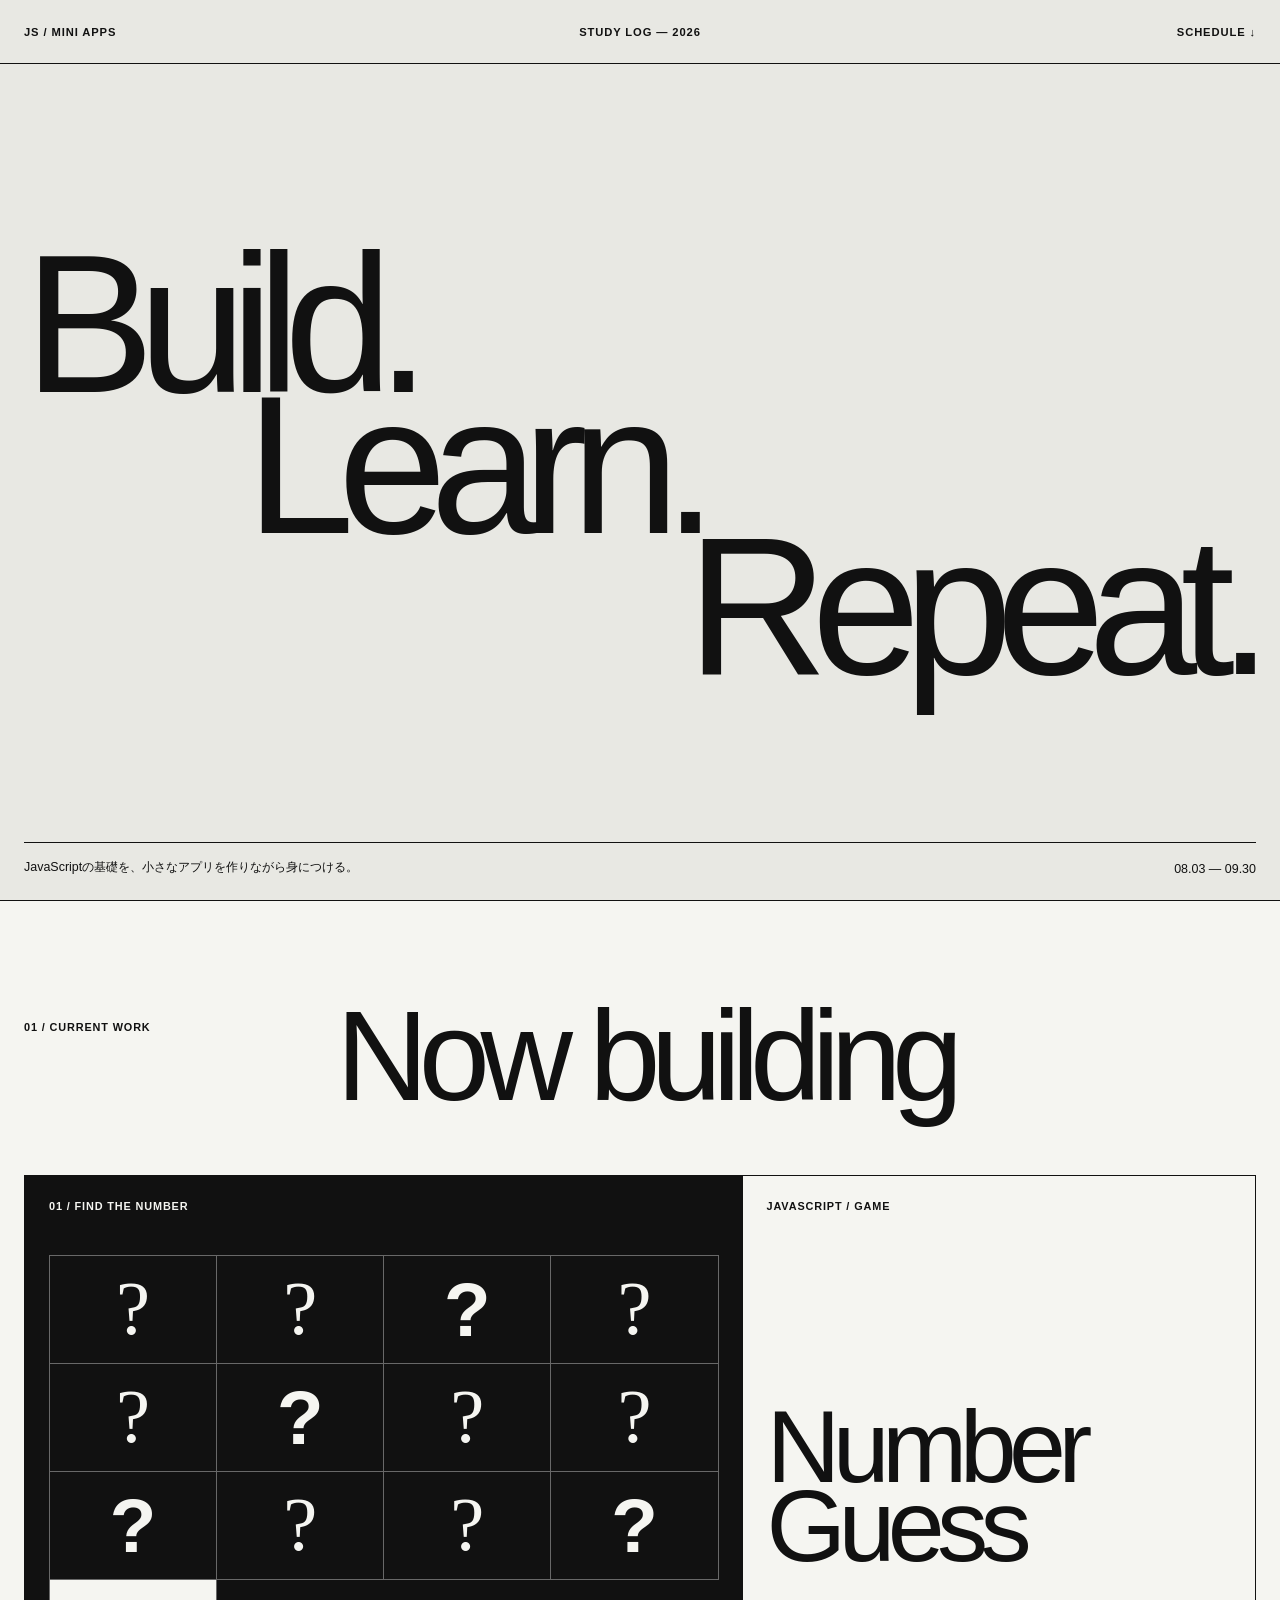
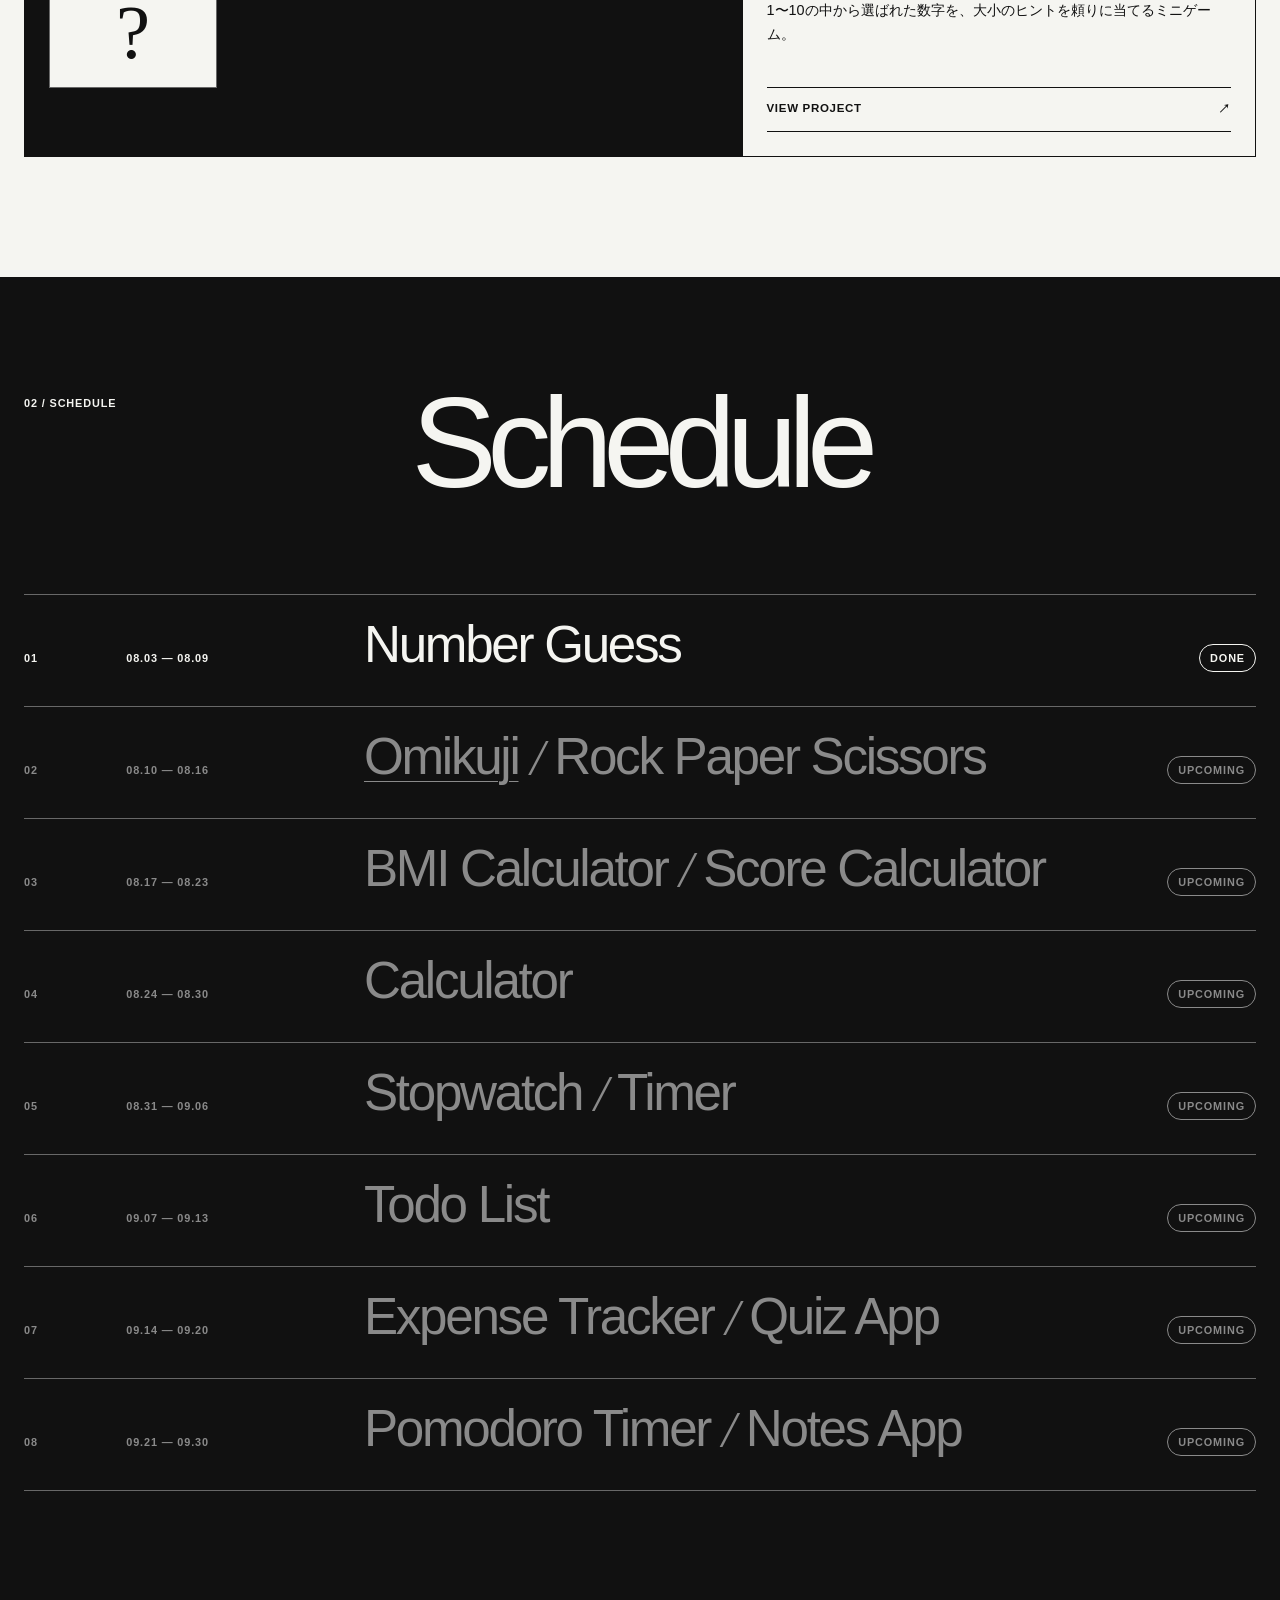
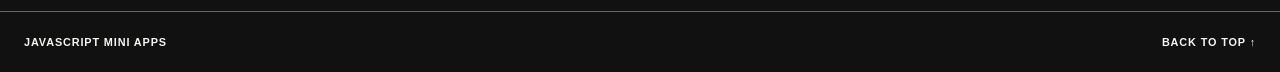
==== index.html @ 1ac4ccd3 "style: 軽微な修正" ====
<!DOCTYPE html>
<html lang="ja">
<head>
  <meta charset="UTF-8">
  <meta name="viewport" content="width=device-width, initial-scale=1.0">
  <meta name="description" content="JavaScriptで制作したミニアプリと学習ロードマップです。">
  <title>JavaScript Mini Apps</title>
  <link rel="stylesheet" href="style.css">
</head>
<body id="top">
  <header class="site-header">
    <a class="site-logo" href="./">JS / MINI APPS</a>
    <p>Study Log — 2026</p>
    <a href="#schedule">Schedule ↓</a>
  </header>

  <main>
    <section class="hero" aria-labelledby="page-title">
      <h1 id="page-title">
        <span>Build.</span>
        <span>Learn.</span>
        <span>Repeat.</span>
      </h1>
      <div class="hero__footer">
        <p>JavaScriptの基礎を、小さなアプリを作りながら身につける。</p>
        <p>08.03 — 09.30</p>
      </div>
    </section>

    <section class="featured" aria-labelledby="featured-title">
      <div class="section-heading">
        <p class="section-label">01 / Current Work</p>
        <h2 id="featured-title">Now building</h2>
      </div>

      <article class="project">
        <div class="project__visual" aria-hidden="true">
          <span class="project__visual-label">01 / Find the number</span>
          <div class="project__marks">
            <span>?</span><span>?</span><span>?</span><span>?</span>
            <span>?</span><span>?</span><span>?</span><span>?</span>
            <span>?</span><span>?</span><span>?</span><span>?</span>
            <span>?</span>
          </div>
        </div>
        <div class="project__info">
          <p class="project__meta">JavaScript / Game</p>
          <h3>Number<br>Guess</h3>
          <p class="project__description">
            1〜10の中から選ばれた数字を、大小のヒントを頼りに当てるミニゲーム。
          </p>
          <a class="text-link" href="./number_guess/">
            View project <span aria-hidden="true">↗</span>
          </a>
        </div>
      </article>
    </section>

    <section class="roadmap" id="schedule" aria-labelledby="schedule-title">
      <div class="section-heading section-heading--dark">
        <p class="section-label">02 / Schedule</p>
        <h2 id="schedule-title">Schedule</h2>
      </div>

      <ol class="schedule">
        <li class="schedule__item schedule__item--done">
          <span class="schedule__number">01</span>
          <time datetime="2026-08-03">08.03 — 08.09</time>
          <span class="schedule__work">Number Guess</span>
          <span class="schedule__status">Done</span>
        </li>
        <li class="schedule__item">
          <span class="schedule__number">02</span>
          <time datetime="2026-08-10">08.10 — 08.16</time>
          <span class="schedule__work">
            <a class="schedule__link" href="./omikuji/">Omikuji</a>
            <i>/</i> Rock Paper Scissors
          </span>
          <span class="schedule__status">Upcoming</span>
        </li>
        <li class="schedule__item">
          <span class="schedule__number">03</span>
          <time datetime="2026-08-17">08.17 — 08.23</time>
          <span class="schedule__work">BMI Calculator <i>/</i> Score Calculator</span>
          <span class="schedule__status">Upcoming</span>
        </li>
        <li class="schedule__item">
          <span class="schedule__number">04</span>
          <time datetime="2026-08-24">08.24 — 08.30</time>
          <span class="schedule__work">Calculator</span>
          <span class="schedule__status">Upcoming</span>
        </li>
        <li class="schedule__item">
          <span class="schedule__number">05</span>
          <time datetime="2026-08-31">08.31 — 09.06</time>
          <span class="schedule__work">Stopwatch <i>/</i> Timer</span>
          <span class="schedule__status">Upcoming</span>
        </li>
        <li class="schedule__item">
          <span class="schedule__number">06</span>
          <time datetime="2026-09-07">09.07 — 09.13</time>
          <span class="schedule__work">Todo List</span>
          <span class="schedule__status">Upcoming</span>
        </li>
        <li class="schedule__item">
          <span class="schedule__number">07</span>
          <time datetime="2026-09-14">09.14 — 09.20</time>
          <span class="schedule__work">Expense Tracker <i>/</i> Quiz App</span>
          <span class="schedule__status">Upcoming</span>
        </li>
        <li class="schedule__item">
          <span class="schedule__number">08</span>
          <time datetime="2026-09-21">09.21 — 09.30</time>
          <span class="schedule__work">Pomodoro Timer <i>/</i> Notes App</span>
          <span class="schedule__status">Upcoming</span>
        </li>
      </ol>
    </section>
  </main>

  <footer class="site-footer">
    <p>JavaScript Mini Apps</p>
    <a href="#top" aria-label="ページ上部へ戻る">Back to top ↑</a>
  </footer>
</body>
</html>
---- style.css ----
:root {
  color-scheme: light;
  font-family: Arial, Helvetica, "Hiragino Kaku Gothic ProN", "Yu Gothic", sans-serif;
  color: #111111;
  background: #e8e8e3;
}

* {
  box-sizing: border-box;
}

html {
  scroll-behavior: auto;
}

body {
  margin: 0;
  overflow-x: clip;
  background: #e8e8e3;
}

a {
  color: inherit;
}

.site-header {
  display: grid;
  grid-template-columns: 1fr auto 1fr;
  align-items: center;
  min-height: 64px;
  padding-inline: 24px;
  font-size: 0.7rem;
  font-weight: 700;
  letter-spacing: 0.08em;
  text-transform: uppercase;
  border-bottom: 1px solid #111111;
}

.site-header p {
  margin: 0;
}

.site-header > a:last-child {
  justify-self: end;
}

.site-logo,
.site-header a,
.site-footer a {
  text-decoration: none;
}

.hero,
.featured {
  padding-inline: 24px;
}

.hero {
  display: grid;
  grid-template-rows: 1fr auto;
  min-height: calc(100svh - 64px);
  padding-block: 24px;
}

.section-label,
.project__meta,
.schedule__number,
.schedule__status,
.schedule time {
  font-size: 0.68rem;
  font-weight: 700;
  letter-spacing: 0.08em;
  text-transform: uppercase;
}

.section-label {
  margin: 0;
}

h1 {
  align-self: center;
  margin: 0;
  font-size: clamp(5rem, 15.3vw, 14rem);
  font-weight: 500;
  line-height: 0.72;
  letter-spacing: -0.085em;
}

h1 span {
  display: block;
}

h1 span:nth-child(2) {
  padding-left: 18%;
}

h1 span:nth-child(3) {
  text-align: right;
}

.hero__footer {
  display: grid;
  grid-template-columns: 1fr auto;
  align-items: end;
  padding-top: 16px;
  font-size: 0.78rem;
  border-top: 1px solid #111111;
}

.hero__footer p {
  max-width: 32rem;
  margin: 0;
}

.featured {
  padding-block: 120px;
  background: #f5f5f1;
  border-top: 1px solid #111111;
}

.section-heading {
  display: grid;
  grid-template-columns: repeat(12, 1fr);
  column-gap: 16px;
  margin-bottom: 64px;
}

.section-heading .section-label {
  grid-column: 1 / 4;
}

.section-heading h2 {
  grid-column: 4 / -1;
  margin: -0.15em 0 0;
  font-size: clamp(3.8rem, 10vw, 9rem);
  font-weight: 500;
  line-height: 0.85;
  letter-spacing: -0.075em;
}

.project {
  display: grid;
  grid-template-columns: 7fr 5fr;
  border: 1px solid #111111;
}

.project__visual {
  display: grid;
  grid-template-rows: auto 1fr;
  min-height: 580px;
  padding: 24px;
  background: #111111;
  color: #f5f5f1;
}

.project__visual-label {
  font-size: 0.68rem;
  font-weight: 700;
  letter-spacing: 0.08em;
  text-transform: uppercase;
}

.project__marks {
  display: grid;
  grid-template-columns: repeat(4, 1fr);
  align-self: center;
  border-top: 1px solid #686868;
  border-left: 1px solid #686868;
}

.project__marks span {
  display: grid;
  min-height: 108px;
  font-family: Georgia, "Times New Roman", serif;
  font-size: clamp(3rem, 6vw, 6rem);
  line-height: 1;
  place-items: center;
  border-right: 1px solid #686868;
  border-bottom: 1px solid #686868;
}

.project__marks span:nth-child(3n) {
  font-family: Arial, Helvetica, sans-serif;
  font-weight: 700;
}

.project__marks span:last-child {
  color: #111111;
  background: #f5f5f1;
}

.project__info {
  display: flex;
  min-width: 0;
  flex-direction: column;
  padding: 24px;
}

.project__meta {
  margin: 0;
}

.project h3 {
  margin: auto 0 32px;
  font-size: clamp(4rem, 8vw, 7.5rem);
  font-weight: 500;
  line-height: 0.77;
  letter-spacing: -0.075em;
}

.project__description {
  max-width: 30rem;
  margin: 0 0 40px;
  font-size: 0.9rem;
  line-height: 1.7;
}

.text-link {
  display: flex;
  justify-content: space-between;
  padding-block: 14px;
  font-size: 0.72rem;
  font-weight: 700;
  letter-spacing: 0.06em;
  text-decoration: none;
  text-transform: uppercase;
  border-top: 1px solid #111111;
  border-bottom: 1px solid #111111;
}

.roadmap {
  padding: 120px 24px;
  color: #f5f5f1;
  background: #111111;
}

.section-heading--dark {
  margin-bottom: 96px;
}

.section-heading--dark h2 {
  grid-column: 1 / -1;
  text-align: center;
}

.roadmap__intro {
  grid-column: 9 / -1;
  margin: 40px 0 0;
  font-size: 0.85rem;
  line-height: 1.7;
}

.schedule {
  margin: 0;
  padding: 0;
  list-style: none;
  border-top: 1px solid #686868;
}

.schedule__item {
  display: grid;
  grid-template-columns: 7% 18% 1fr auto;
  align-items: baseline;
  column-gap: 16px;
  min-height: 112px;
  padding-block: 24px;
  color: #8a8a8a;
  border-bottom: 1px solid #686868;
}

.schedule__item > * {
  min-width: 0;
}

.schedule__item--done {
  color: #f5f5f1;
}

.schedule__work {
  font-size: clamp(1.6rem, 4vw, 4.2rem);
  line-height: 1;
  letter-spacing: -0.045em;
  overflow-wrap: anywhere;
}

.schedule__work i {
  font-family: Georgia, "Times New Roman", serif;
  font-weight: 400;
}

.schedule__link {
  text-decoration-thickness: 1px;
  text-underline-offset: 0.14em;
}

.schedule__link:hover,
.schedule__link:focus-visible {
  color: #f5f5f1;
}

.schedule__status {
  padding: 7px 10px;
  border: 1px solid currentColor;
  border-radius: 999px;
}

.site-footer {
  display: grid;
  grid-template-columns: 1fr auto;
  padding: 24px;
  color: #f5f5f1;
  font-size: 0.68rem;
  font-weight: 700;
  letter-spacing: 0.08em;
  text-transform: uppercase;
  background: #111111;
  border-top: 1px solid #686868;
}

.site-footer p {
  margin: 0;
}

@media (max-width: 760px) {
  .site-header {
    grid-template-columns: 1fr auto;
    padding-inline: 16px;
  }

  .site-header p {
    display: none;
  }

  .hero,
  .featured,
  .roadmap {
    padding-inline: 16px;
  }

  h1 {
    font-size: clamp(4.2rem, 22vw, 8rem);
    line-height: 0.8;
  }

  h1 span:nth-child(2) {
    padding-left: 0;
  }

  .hero__footer {
    grid-template-columns: 1fr;
    gap: 12px;
  }

  .featured,
  .roadmap {
    padding-block: 72px;
  }

  .section-heading {
    display: block;
    margin-bottom: 40px;
  }

  .section-heading h2 {
    margin-top: 28px;
  }

  .project {
    grid-template-columns: 1fr;
  }

  .project__visual {
    min-height: 360px;
  }

  .project__marks span {
    min-height: 64px;
  }

  .project__info {
    min-height: 440px;
  }

  .roadmap__intro {
    margin-top: 32px;
  }

  .schedule__item {
    grid-template-columns: 42px 1fr auto;
    row-gap: 20px;
  }

  .schedule__work {
    grid-column: 1 / -1;
    grid-row: 2;
  }

  .schedule__status {
    grid-column: 3;
  }

  .site-footer {
    grid-template-columns: 1fr auto;
    row-gap: 16px;
    padding-inline: 16px;
  }

}
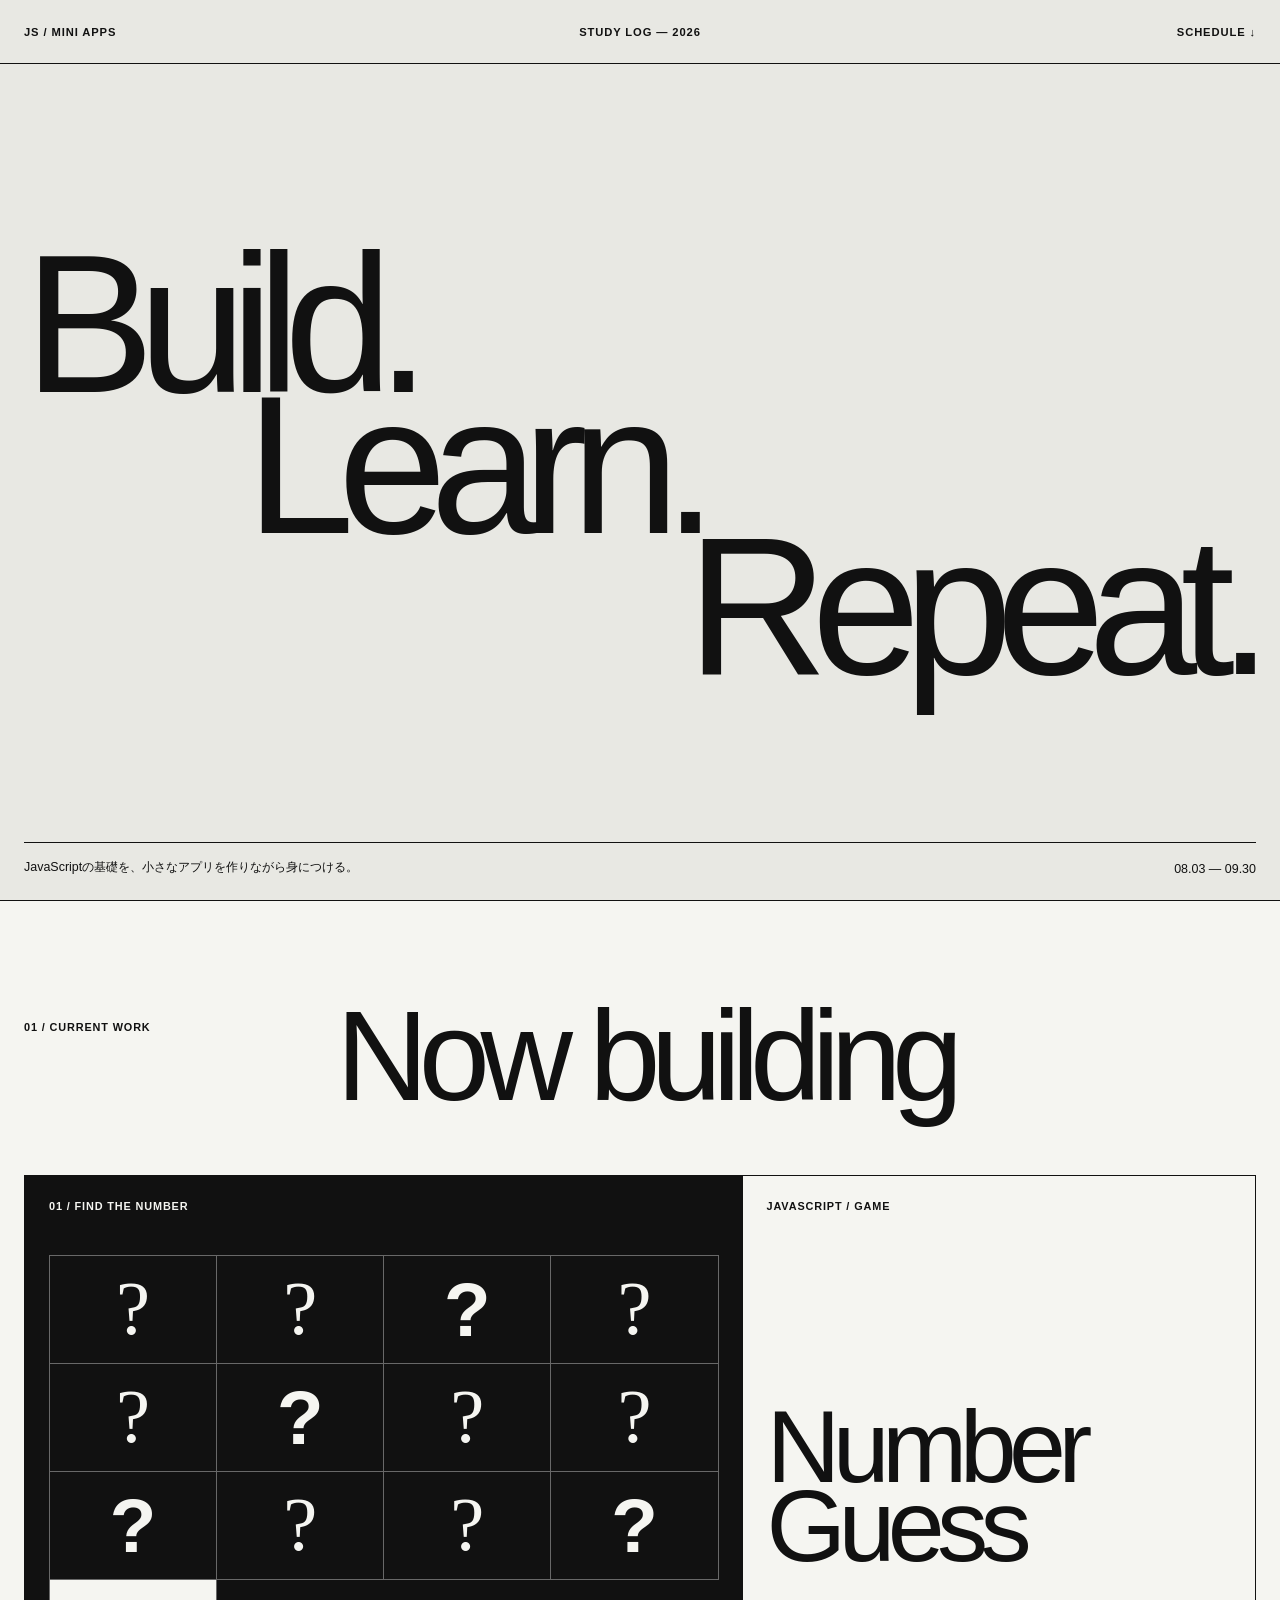
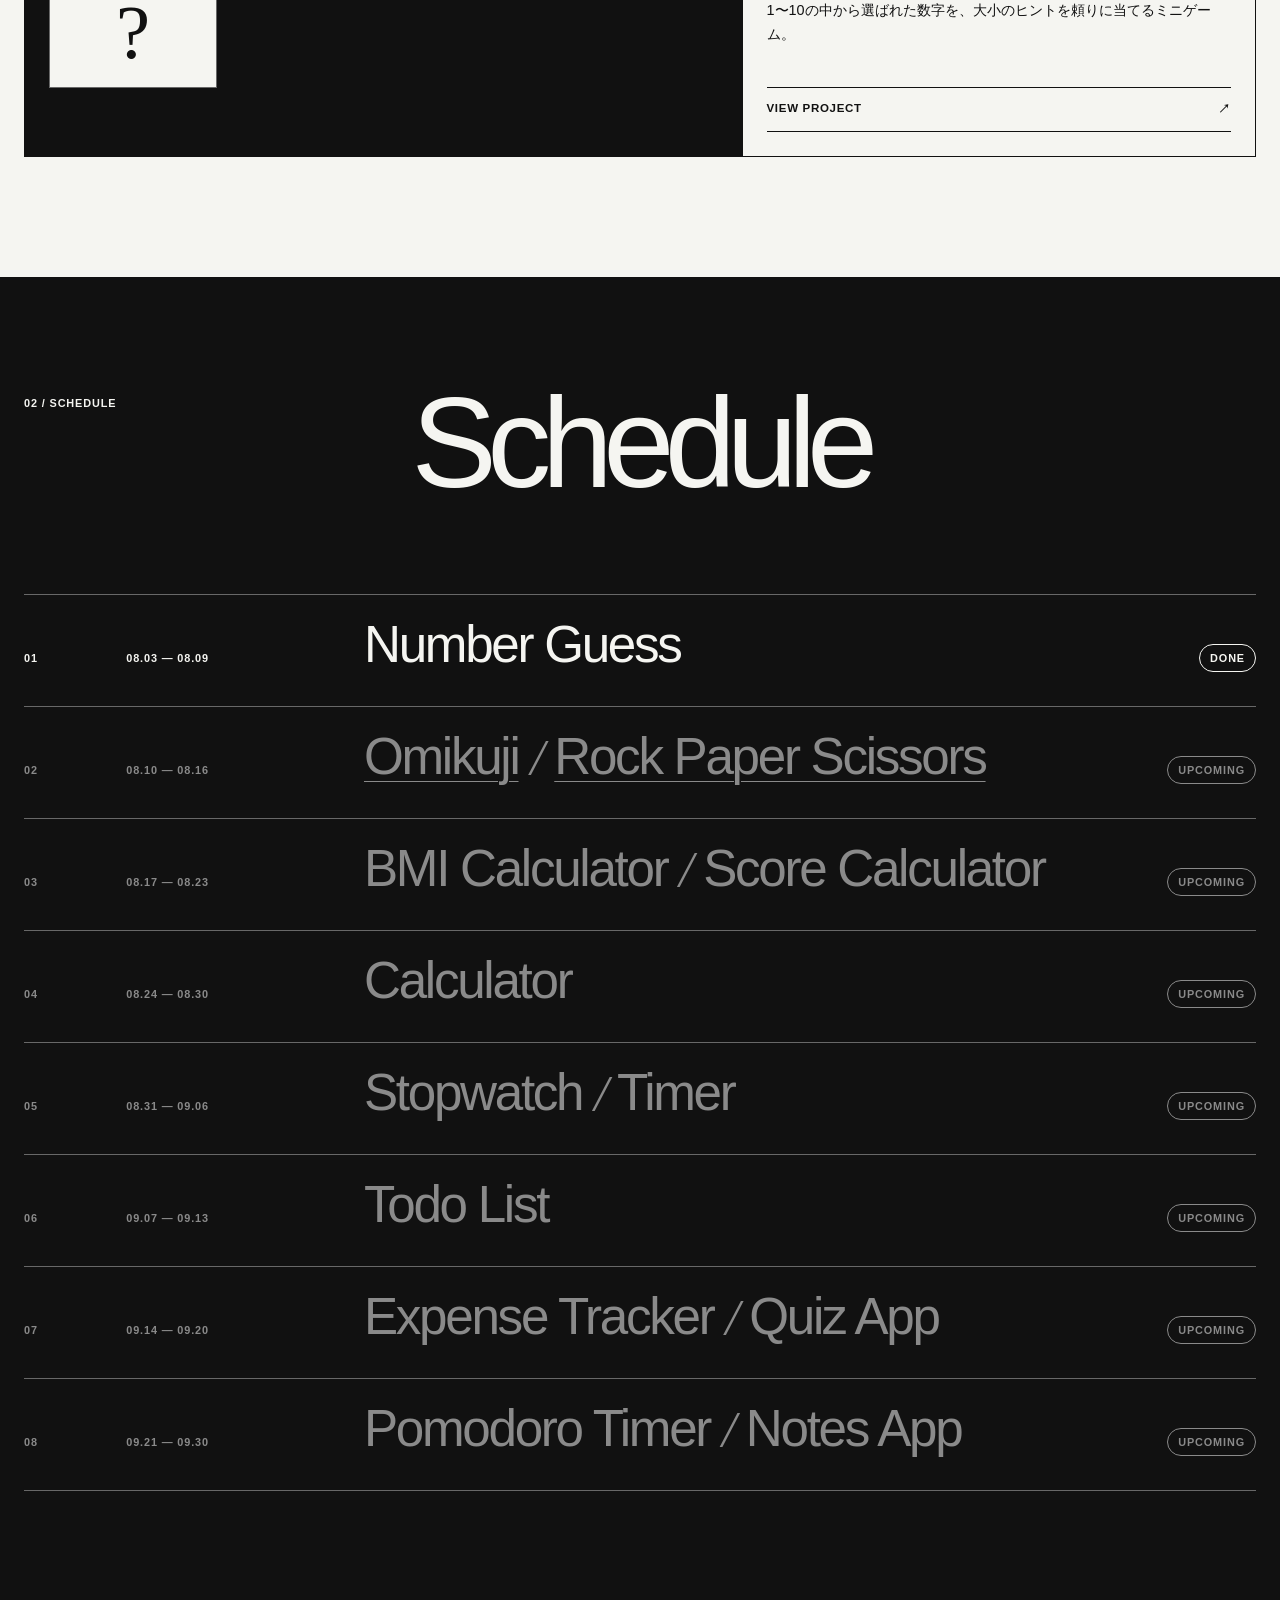
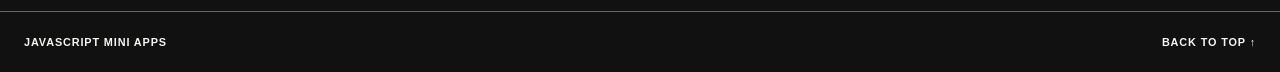
==== commit 29815b76: "style: トップの調整" ====
--- a/index.html
+++ b/index.html
@@ -74,7 +74,7 @@
           <time datetime="2026-08-10">08.10 — 08.16</time>
           <span class="schedule__work">
             <a class="schedule__link" href="./omikuji/">Omikuji</a>
-            <i>/</i> Rock Paper Scissors
+            <i>/</i> <a class="schedule__link" href="./janken/">Rock Paper Scissors</a>
           </span>
           <span class="schedule__status">Upcoming</span>
         </li>
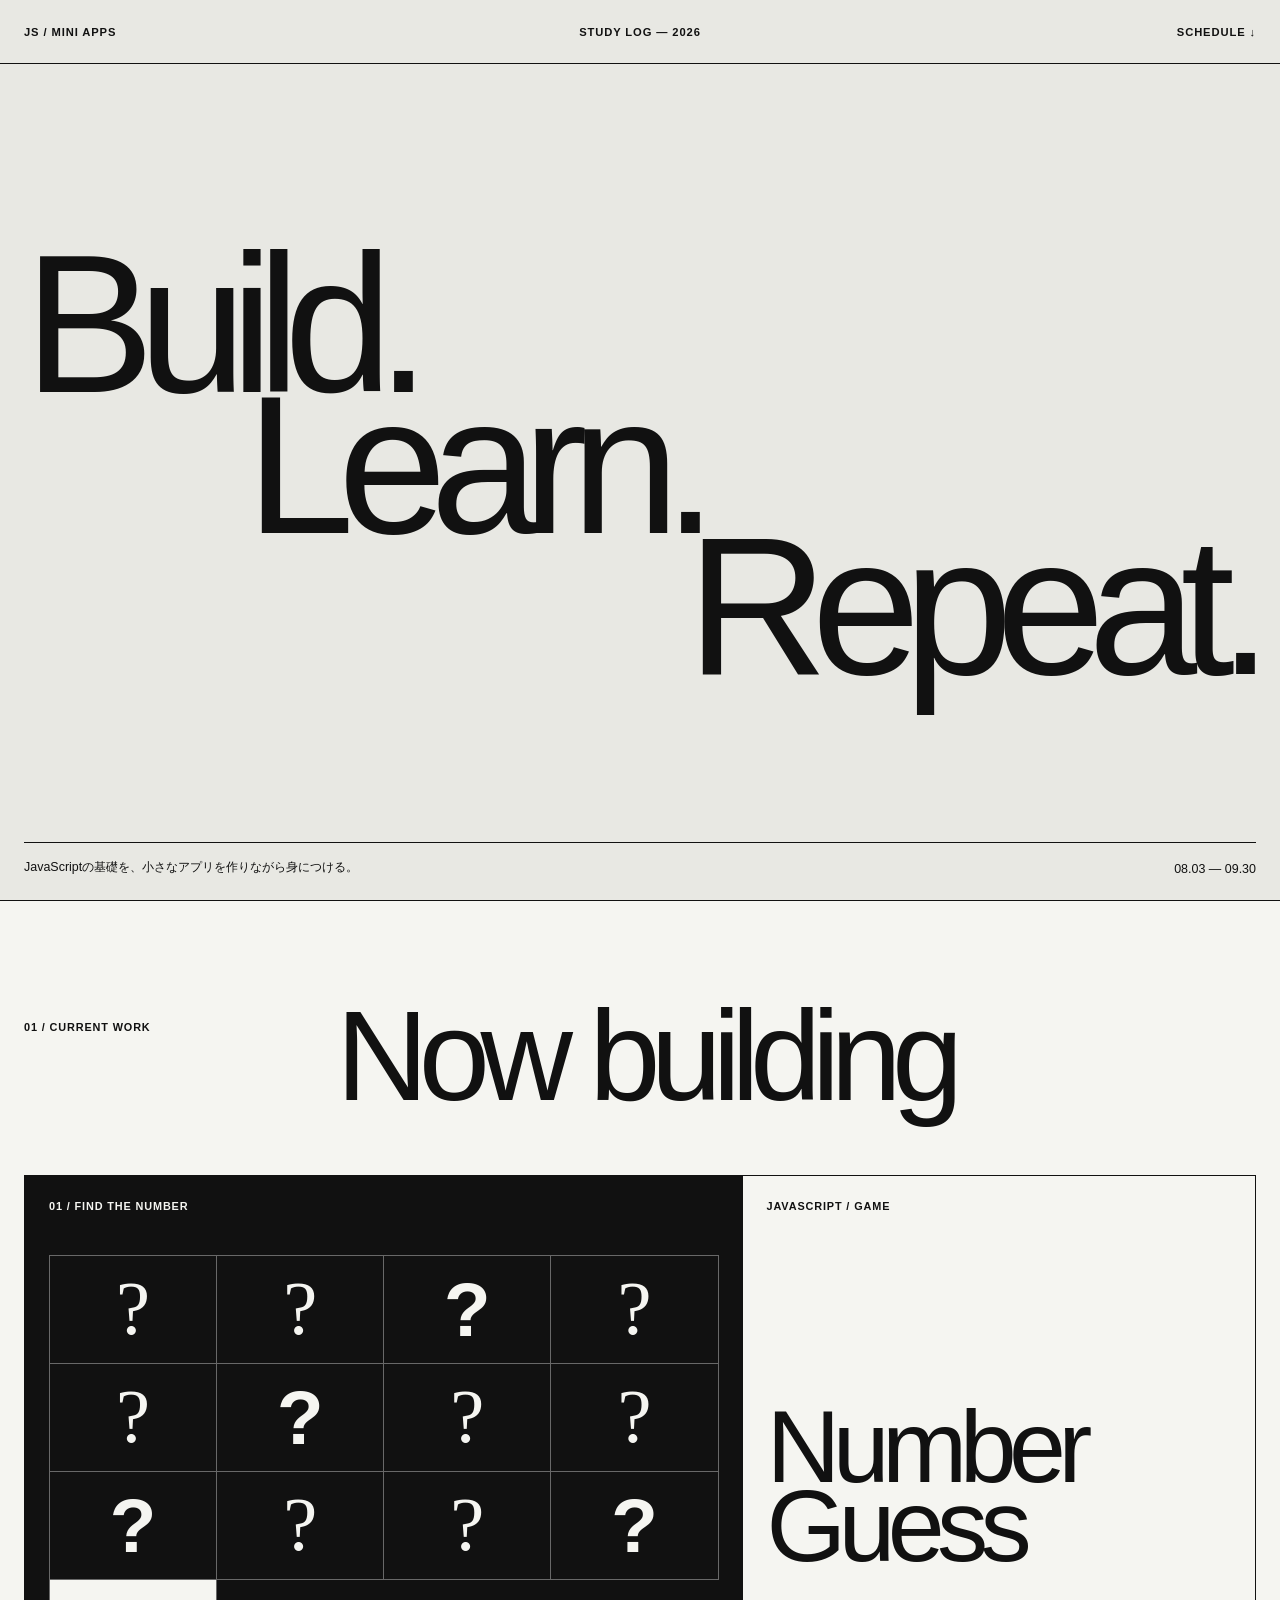
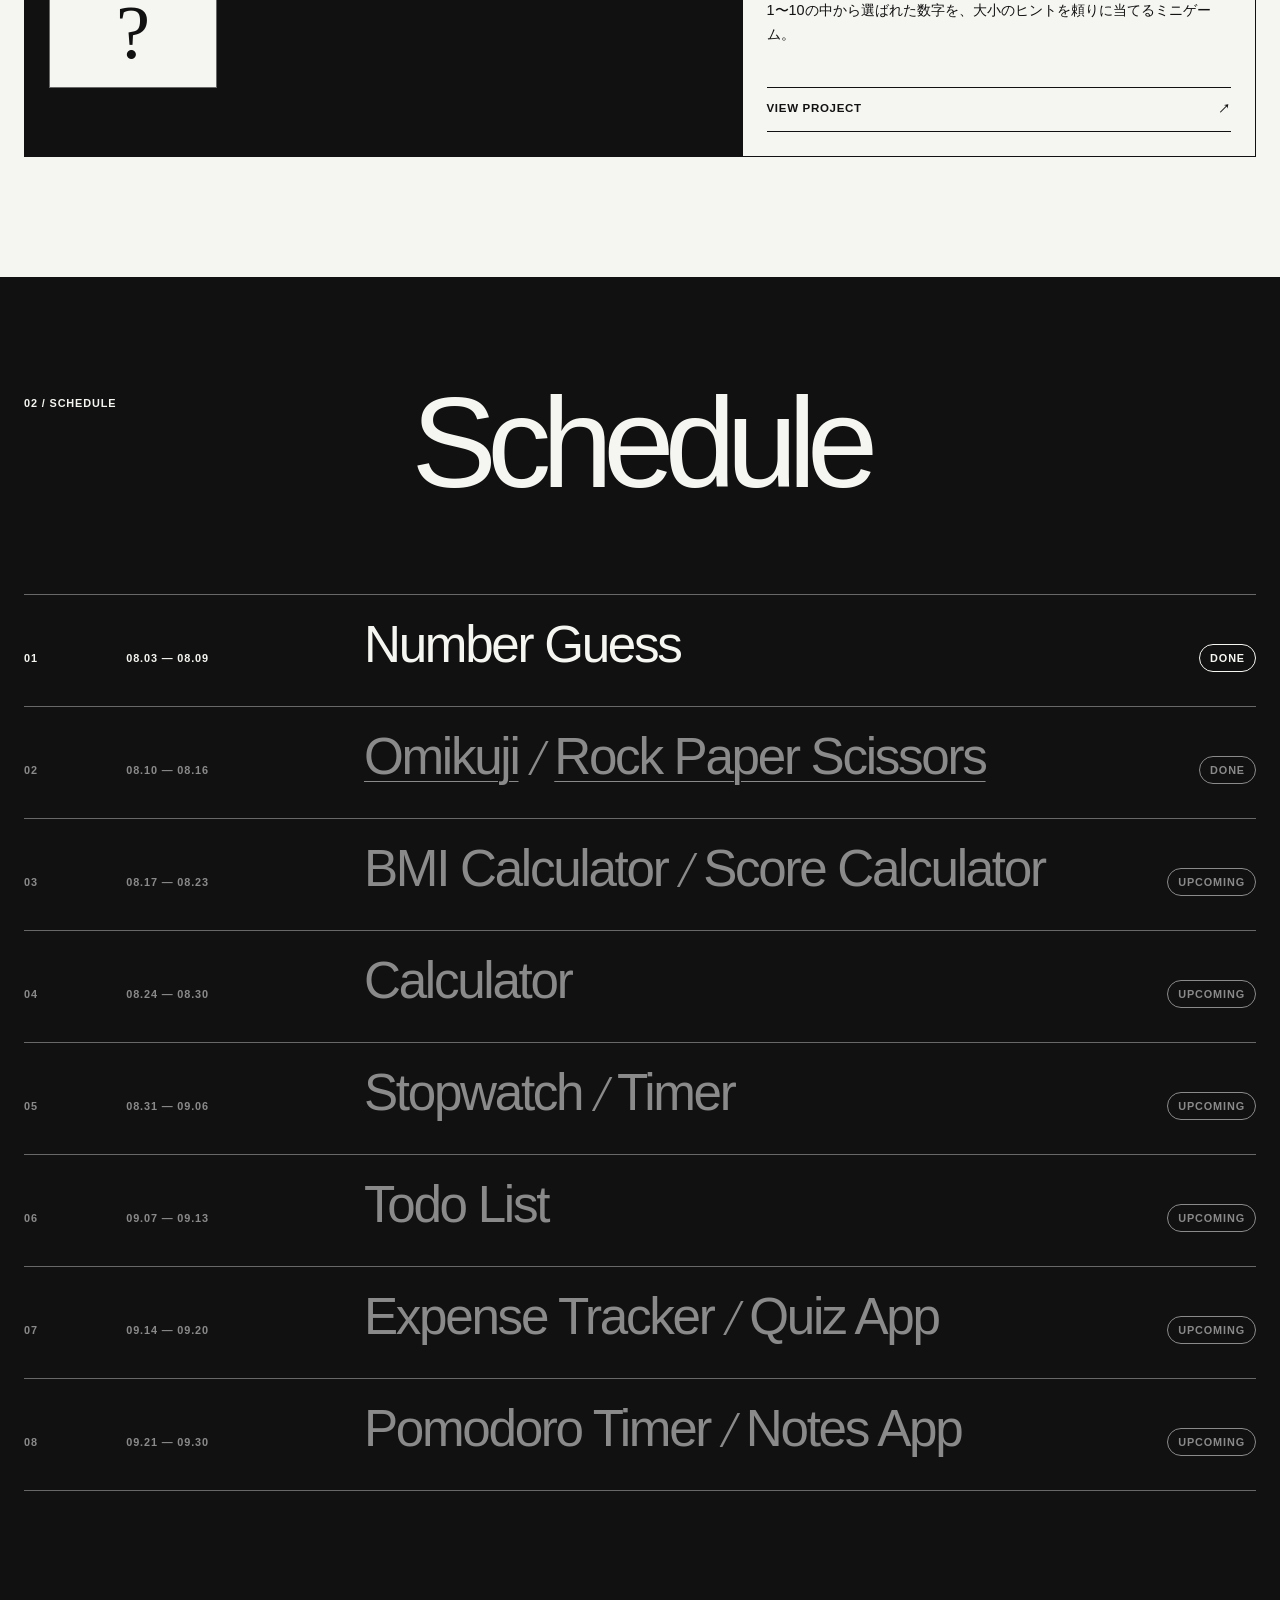
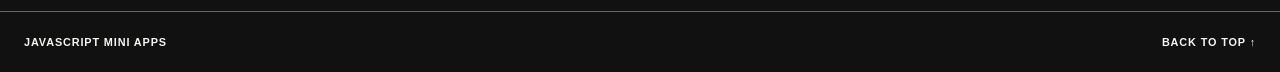
==== commit a6f874fb: "chore: 作業状況更新" ====
--- a/index.html
+++ b/index.html
@@ -76,7 +76,7 @@
             <a class="schedule__link" href="./omikuji/">Omikuji</a>
             <i>/</i> <a class="schedule__link" href="./janken/">Rock Paper Scissors</a>
           </span>
-          <span class="schedule__status">Upcoming</span>
+          <span class="schedule__status">Done</span>
         </li>
         <li class="schedule__item">
           <span class="schedule__number">03</span>
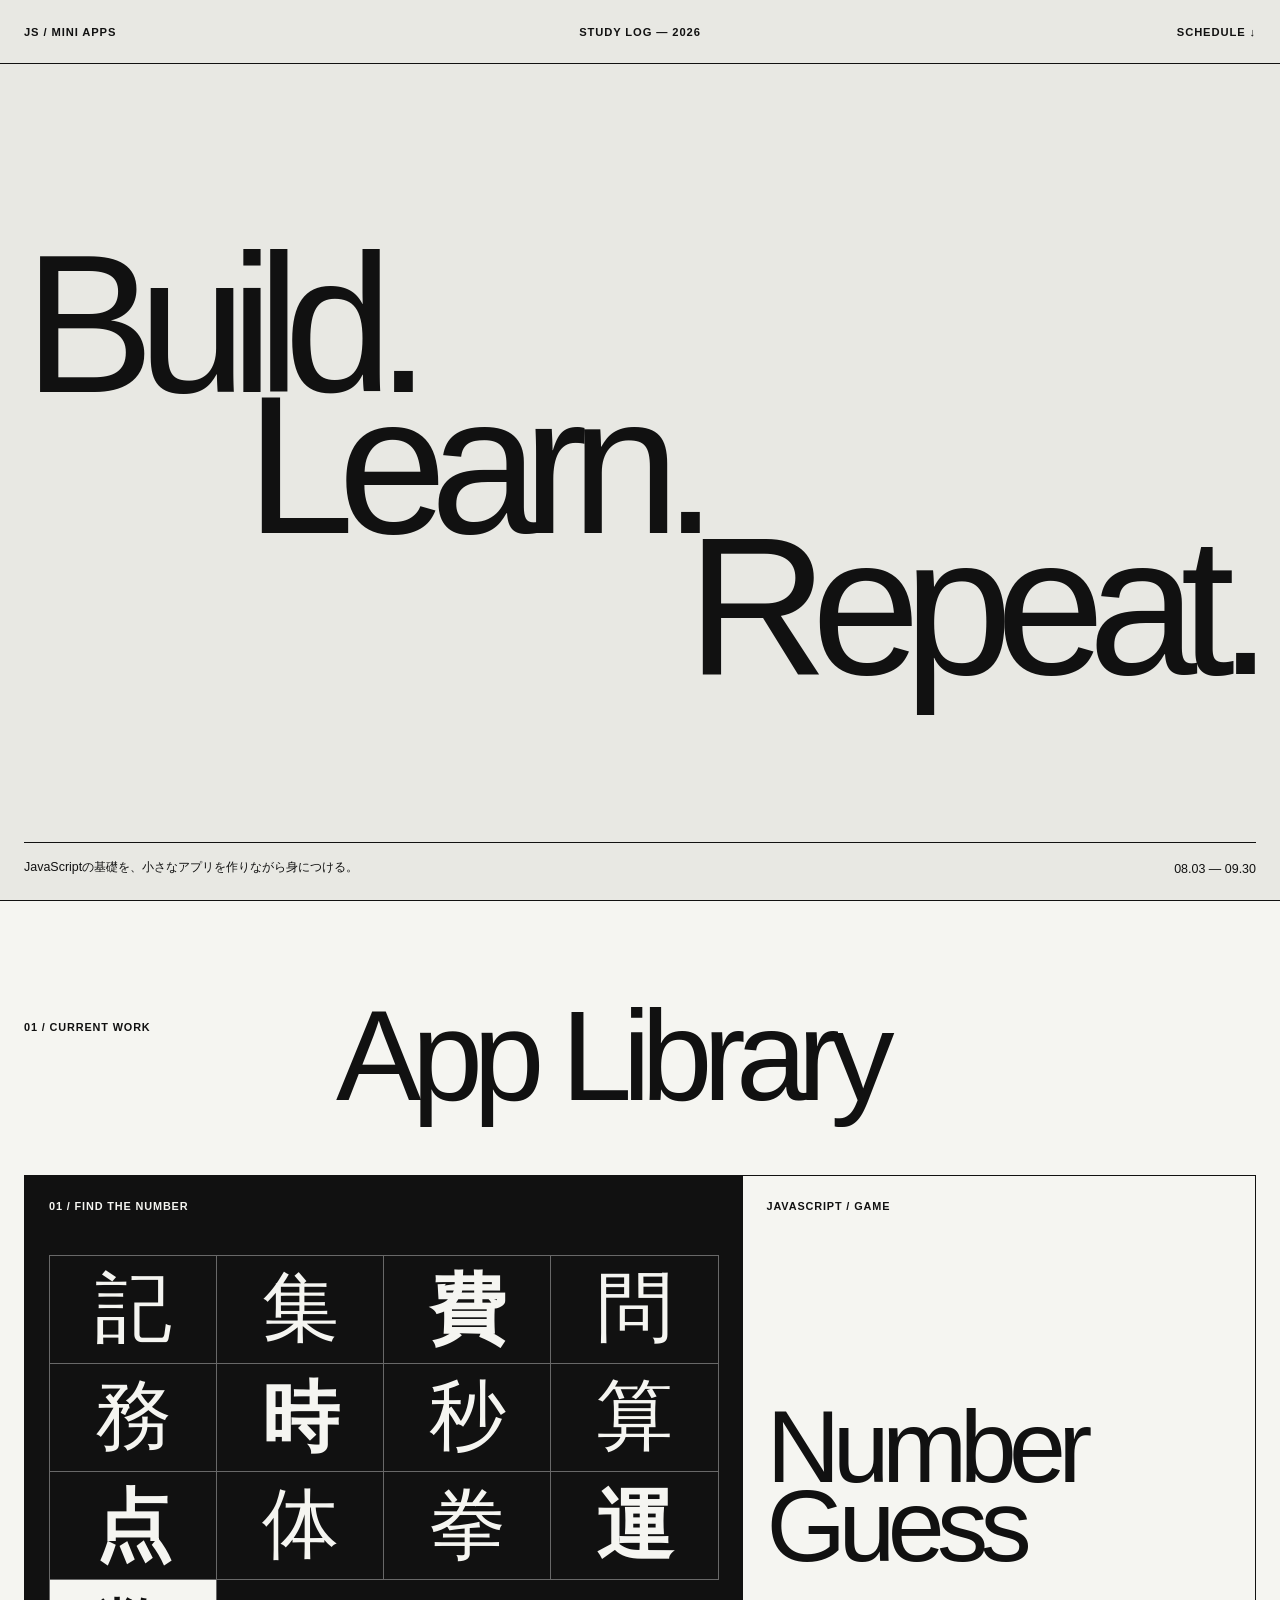
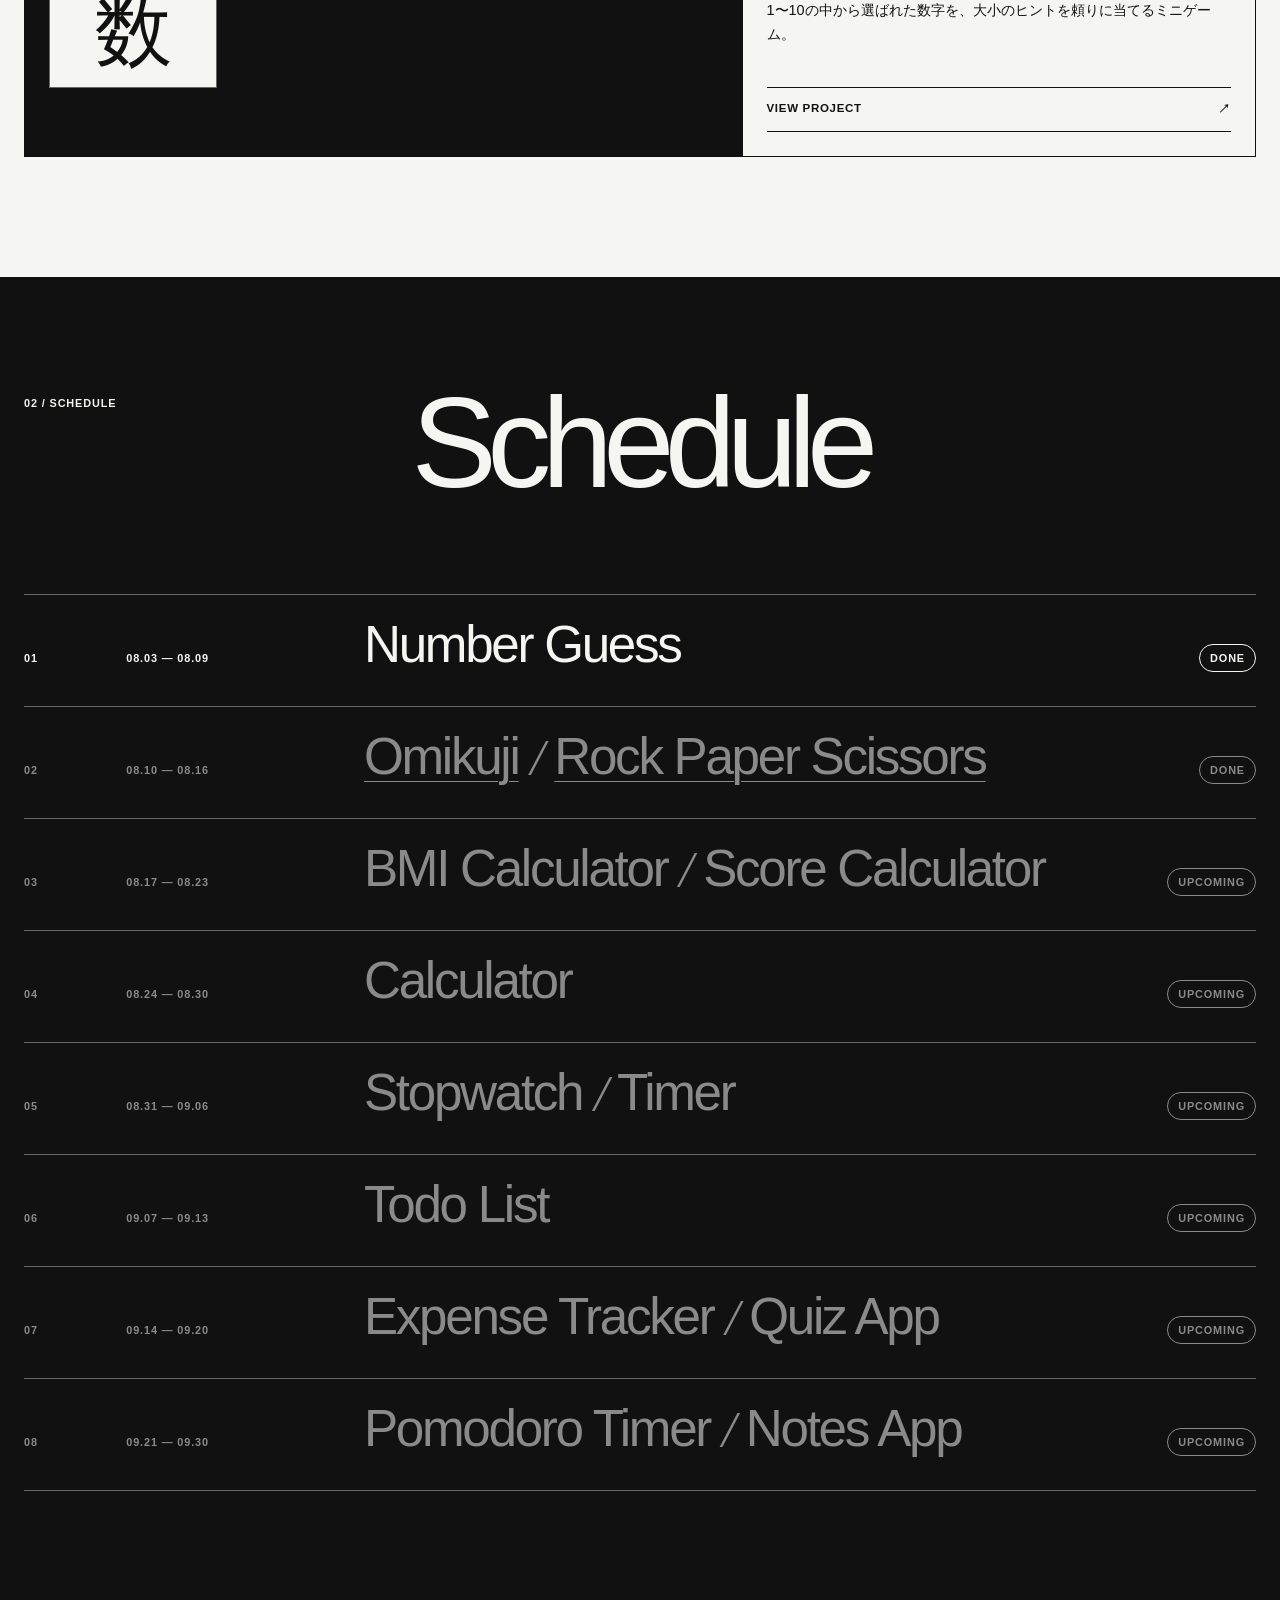
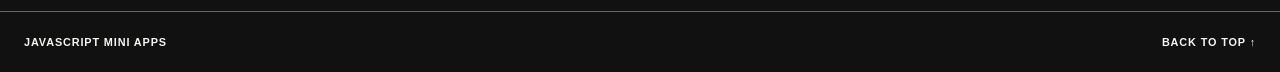
==== commit ab0e31f4: "style: トップページ更新" ====
--- a/index.html
+++ b/index.html
@@ -30,17 +30,26 @@
     <section class="featured" aria-labelledby="featured-title">
       <div class="section-heading">
         <p class="section-label">01 / Current Work</p>
-        <h2 id="featured-title">Now building</h2>
+        <h2 id="featured-title">App Library</h2>
       </div>
 
       <article class="project">
         <div class="project__visual" aria-hidden="true">
           <span class="project__visual-label">01 / Find the number</span>
           <div class="project__marks">
-            <span>?</span><span>?</span><span>?</span><span>?</span>
-            <span>?</span><span>?</span><span>?</span><span>?</span>
-            <span>?</span><span>?</span><span>?</span><span>?</span>
-            <span>?</span>
+            <button type="button" data-project-index="0">記</button>
+            <button type="button" data-project-index="1">集</button>
+            <button type="button" data-project-index="2">費</button>
+            <button type="button" data-project-index="3">問</button>
+            <button type="button" data-project-index="4">務</button>
+            <button type="button" data-project-index="5">時</button>
+            <button type="button" data-project-index="6">秒</button>
+            <button type="button" data-project-index="7">算</button>
+            <button type="button" data-project-index="8">点</button>
+            <button type="button" data-project-index="9">体</button>
+            <button type="button" data-project-index="10">拳</button>
+            <button type="button" data-project-index="11">運</button>
+            <button type="button" data-project-index="12">数</button>
           </div>
         </div>
         <div class="project__info">
@@ -122,5 +131,6 @@
     <p>JavaScript Mini Apps</p>
     <a href="#top" aria-label="ページ上部へ戻る">Back to top ↑</a>
   </footer>
+<script src="script.js"></script>
 </body>
 </html>
--- a/style.css
+++ b/style.css
@@ -168,23 +168,29 @@
   border-left: 1px solid #686868;
 }
 
-.project__marks span {
+.project__marks button {
+  appearance: none;
   display: grid;
   min-height: 108px;
+  padding: 0;
+  color: inherit;
   font-family: Georgia, "Times New Roman", serif;
   font-size: clamp(3rem, 6vw, 6rem);
   line-height: 1;
+  background: transparent;
+  border: 0;
   place-items: center;
   border-right: 1px solid #686868;
   border-bottom: 1px solid #686868;
-}
-
-.project__marks span:nth-child(3n) {
+  cursor: pointer;
+}
+
+.project__marks button:nth-child(3n) {
   font-family: Arial, Helvetica, sans-serif;
   font-weight: 700;
 }
 
-.project__marks span:last-child {
+.project__marks button:last-child {
   color: #111111;
   background: #f5f5f1;
 }
@@ -373,7 +379,7 @@
     min-height: 360px;
   }
 
-  .project__marks span {
+  .project__marks button {
     min-height: 64px;
   }
 
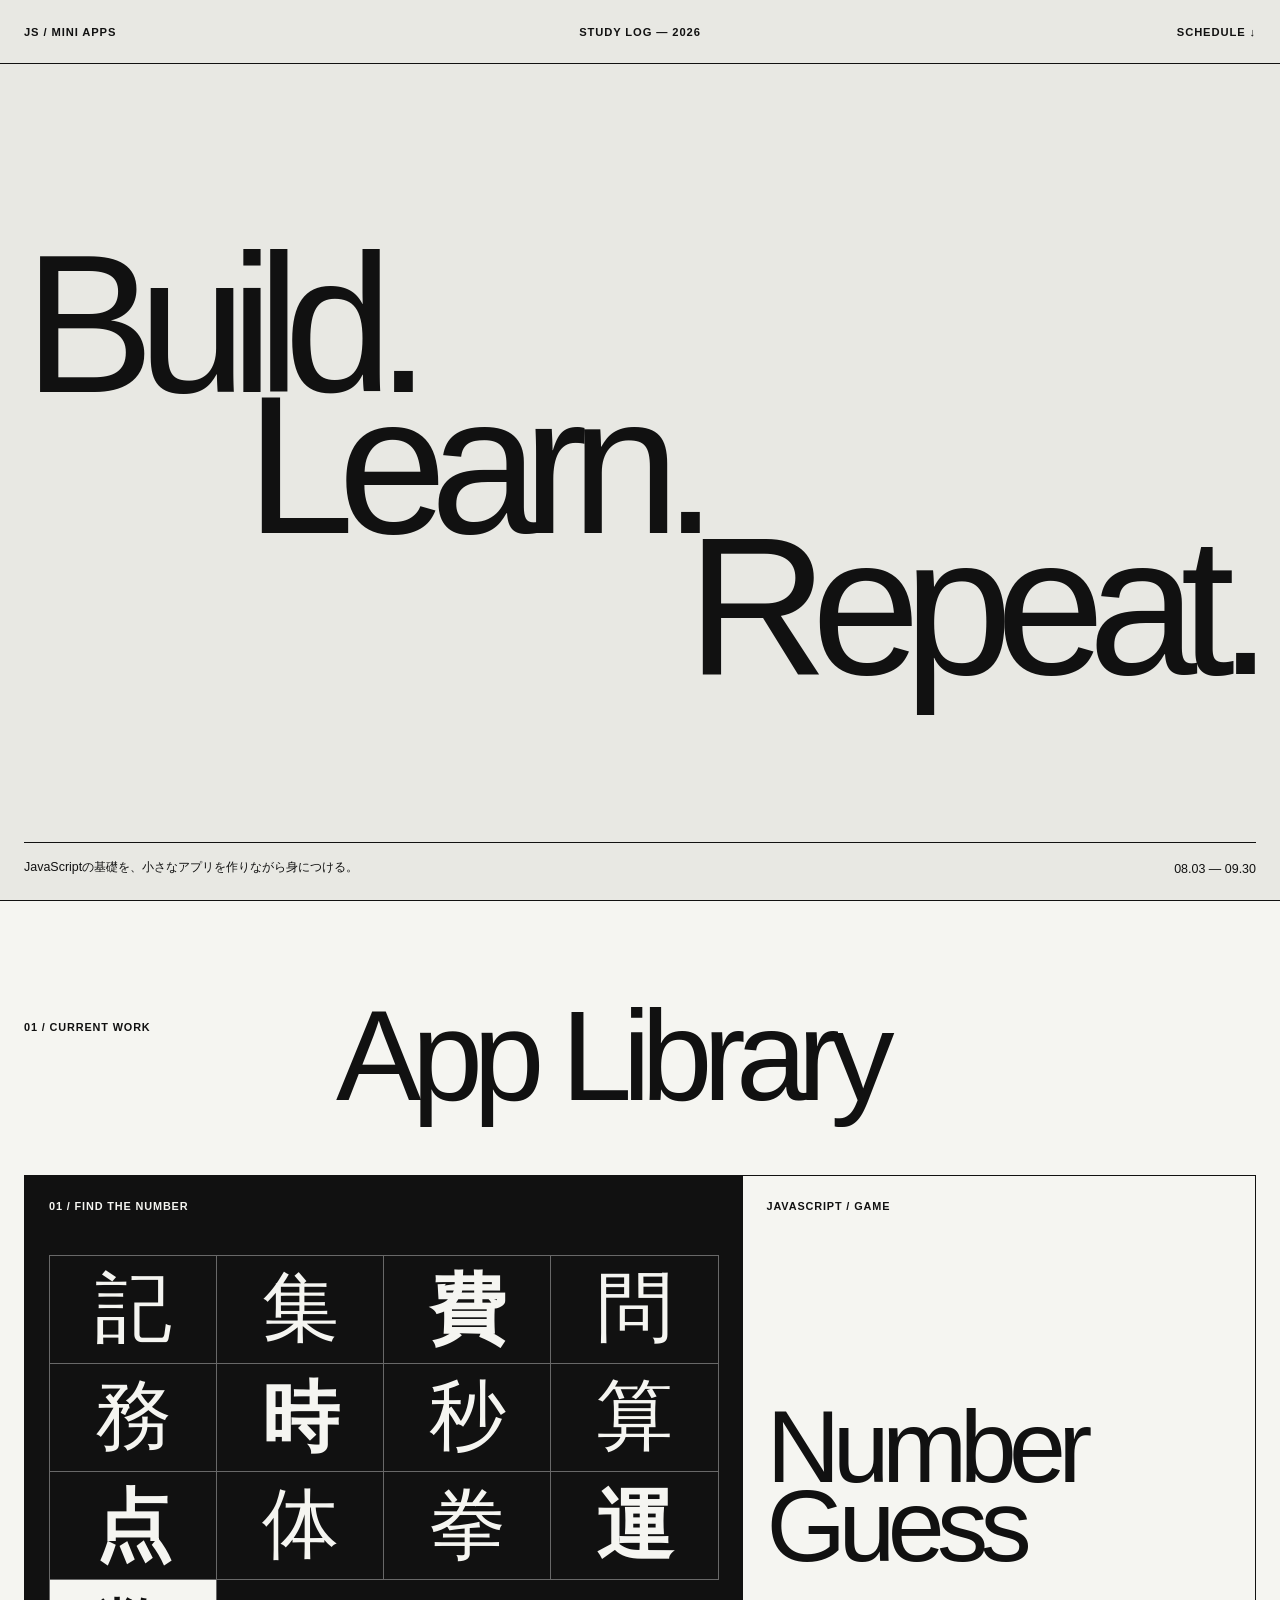
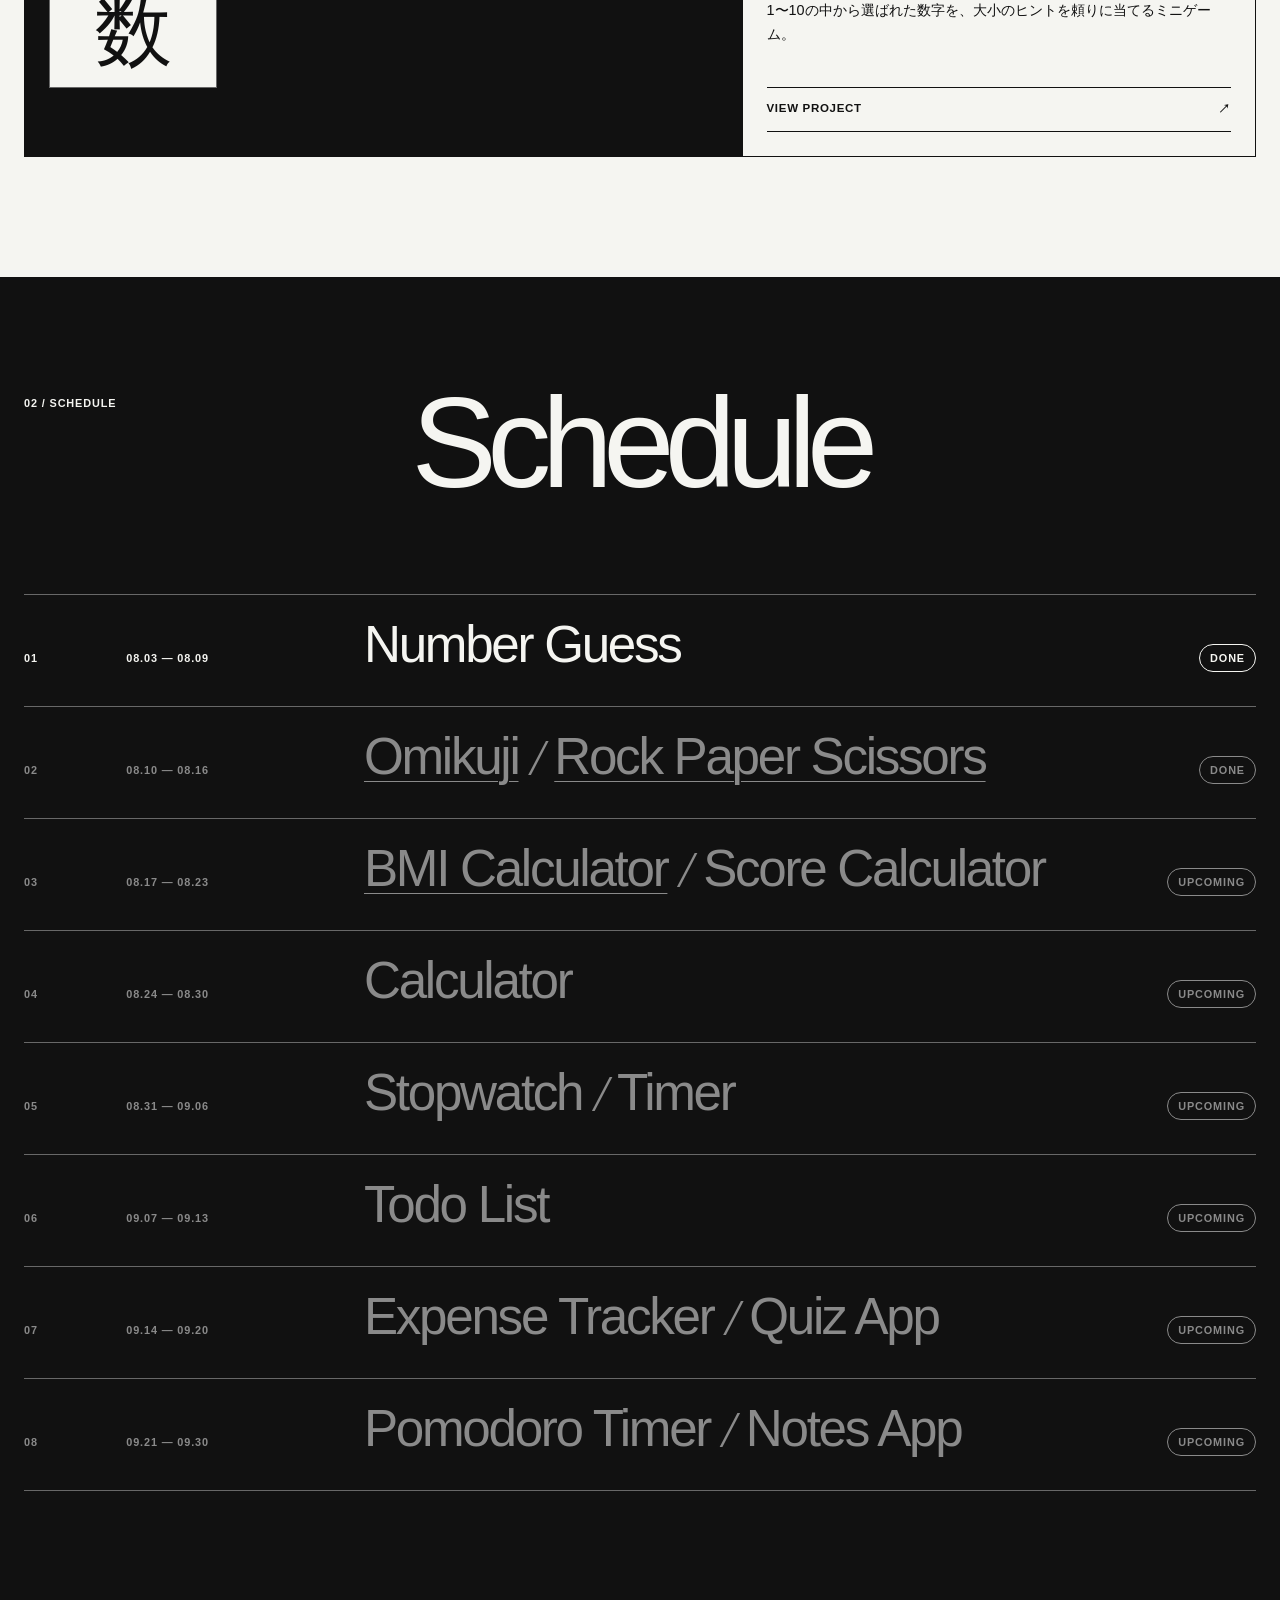
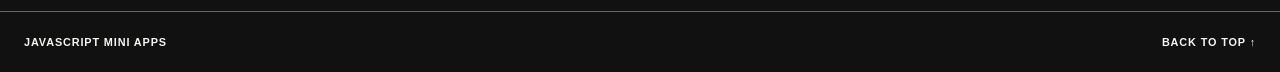
==== commit 7d8eb7df: "feat: トップからのBMI計算機のリンク追加" ====
--- a/index.html
+++ b/index.html
@@ -90,7 +90,10 @@
         <li class="schedule__item">
           <span class="schedule__number">03</span>
           <time datetime="2026-08-17">08.17 — 08.23</time>
-          <span class="schedule__work">BMI Calculator <i>/</i> Score Calculator</span>
+          <span class="schedule__work">
+            <a class="schedule__link" href="./BMI_calculator/">BMI Calculator</a>
+            <i>/</i> Score Calculator
+          </span>
           <span class="schedule__status">Upcoming</span>
         </li>
         <li class="schedule__item">
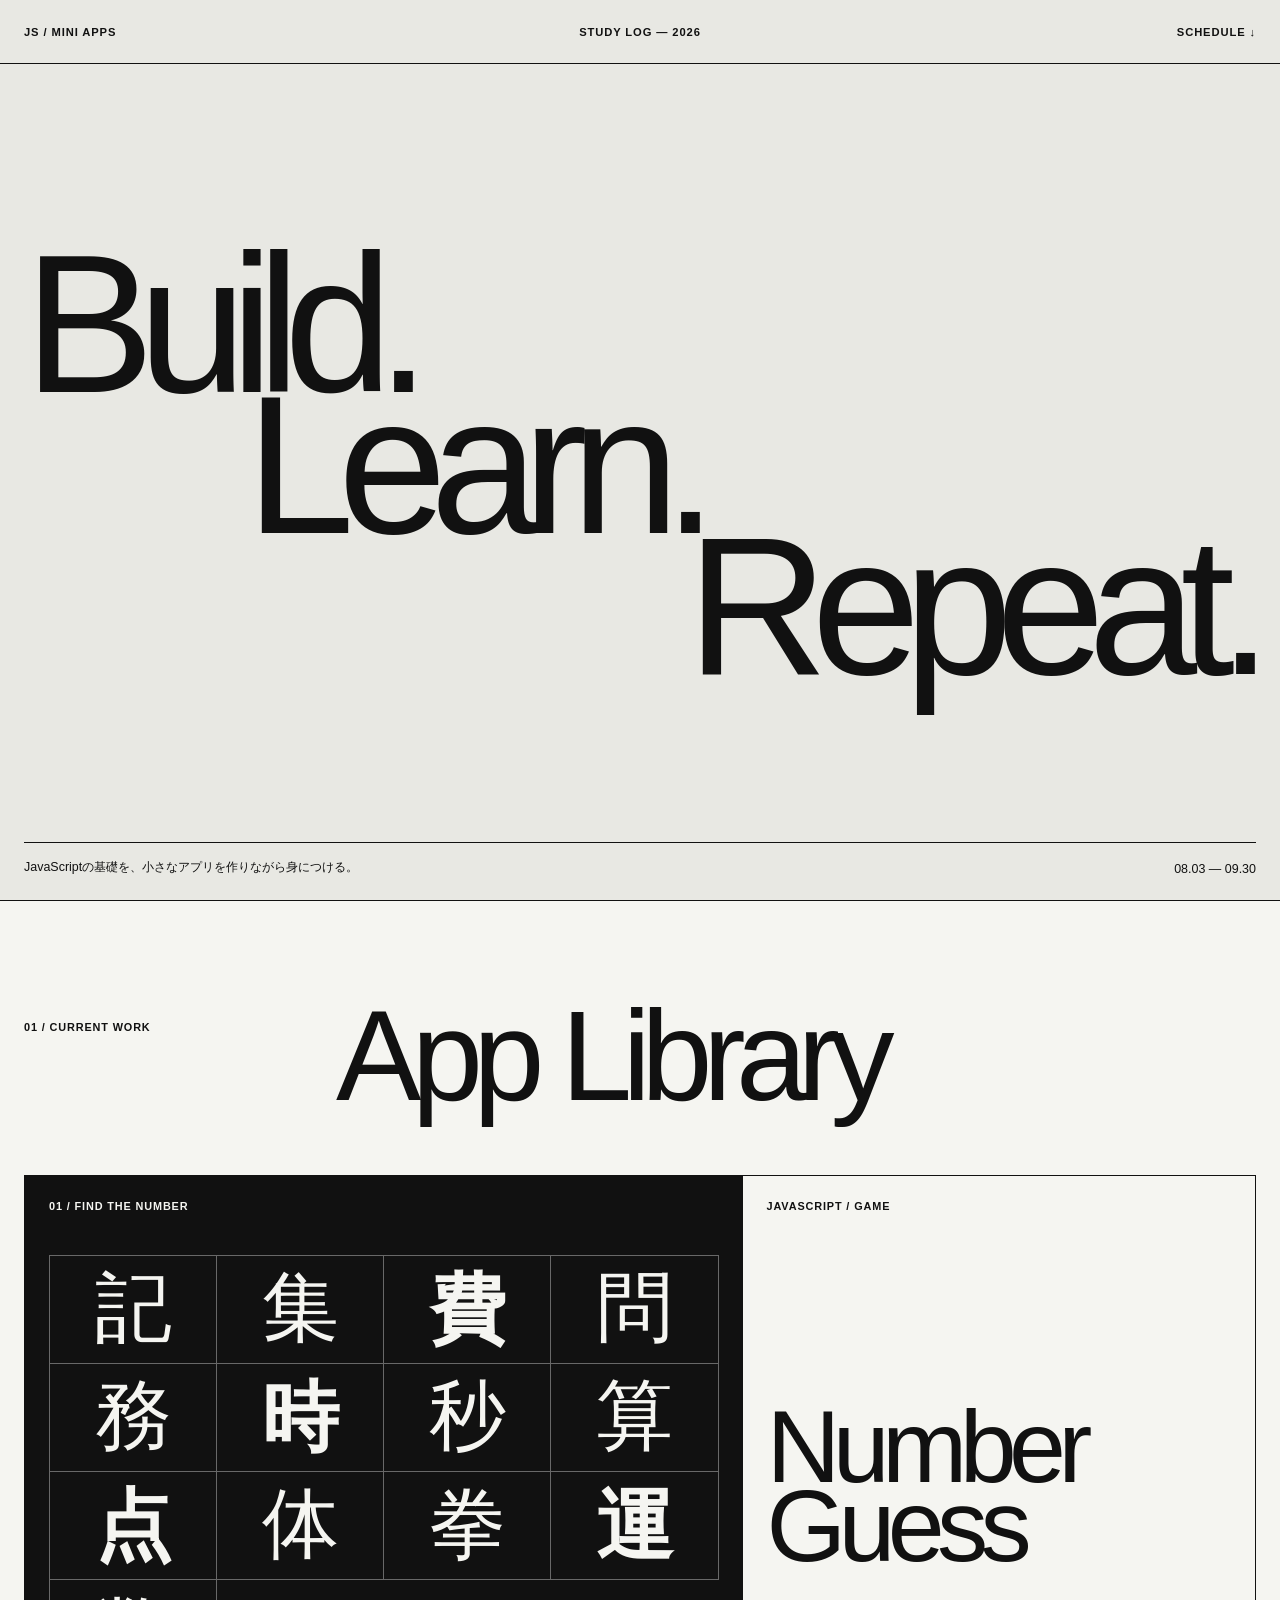
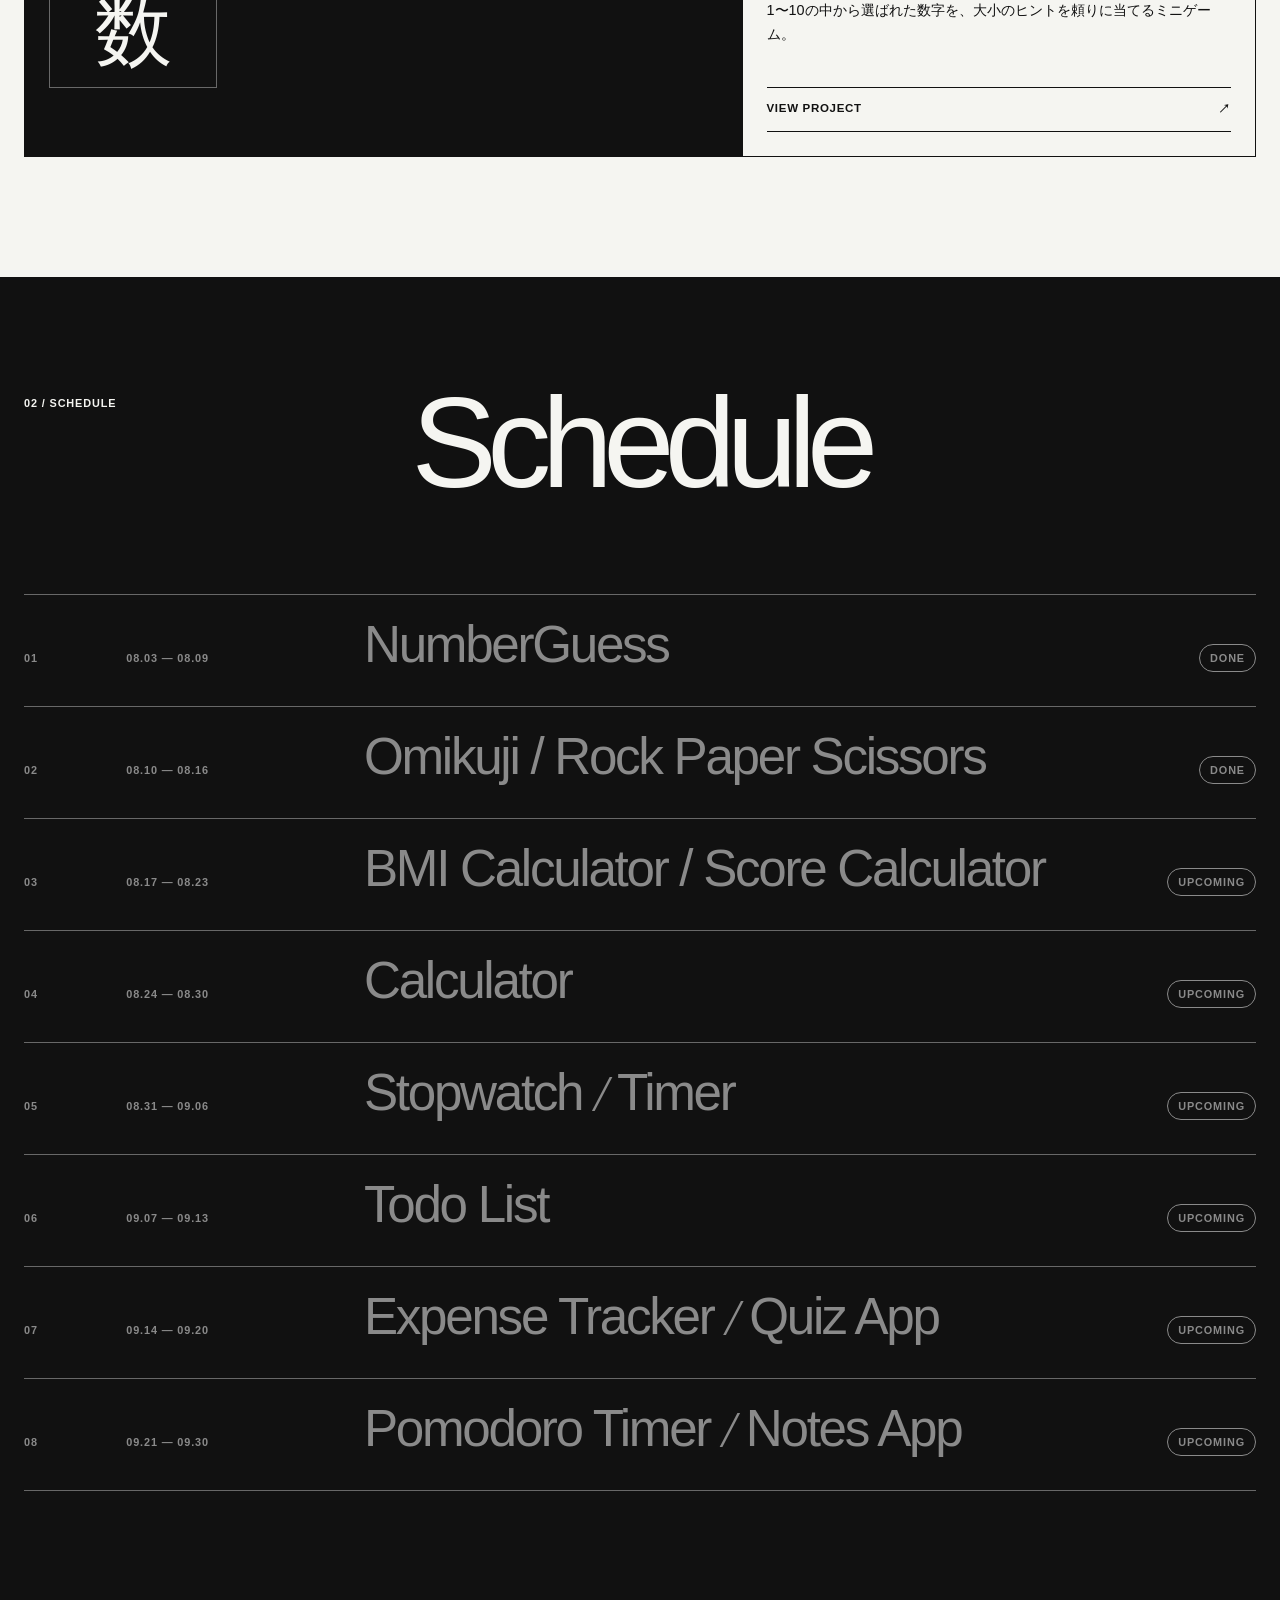
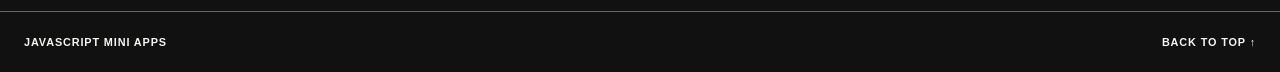
==== commit 9bf6d45e: "chore: スケジュールの構成を変更" ====
--- a/index.html
+++ b/index.html
@@ -34,22 +34,22 @@
       </div>
 
       <article class="project">
-        <div class="project__visual" aria-hidden="true">
+        <div class="project__visual">
           <span class="project__visual-label">01 / Find the number</span>
           <div class="project__marks">
-            <button type="button" data-project-index="0">記</button>
-            <button type="button" data-project-index="1">集</button>
-            <button type="button" data-project-index="2">費</button>
-            <button type="button" data-project-index="3">問</button>
-            <button type="button" data-project-index="4">務</button>
-            <button type="button" data-project-index="5">時</button>
+            <button type="button" data-project-index="12">記</button>
+            <button type="button" data-project-index="11">集</button>
+            <button type="button" data-project-index="10">費</button>
+            <button type="button" data-project-index="9">問</button>
+            <button type="button" data-project-index="8">務</button>
+            <button type="button" data-project-index="7">時</button>
             <button type="button" data-project-index="6">秒</button>
-            <button type="button" data-project-index="7">算</button>
-            <button type="button" data-project-index="8">点</button>
-            <button type="button" data-project-index="9">体</button>
-            <button type="button" data-project-index="10">拳</button>
-            <button type="button" data-project-index="11">運</button>
-            <button type="button" data-project-index="12">数</button>
+            <button type="button" data-project-index="5">算</button>
+            <button type="button" data-project-index="4">点</button>
+            <button type="button" data-project-index="3">体</button>
+            <button type="button" data-project-index="2">拳</button>
+            <button type="button" data-project-index="1">運</button>
+            <button type="button" data-project-index="0">数</button>
           </div>
         </div>
         <div class="project__info">
@@ -72,27 +72,22 @@
       </div>
 
       <ol class="schedule">
-        <li class="schedule__item schedule__item--done">
+        <li class="schedule__item schedule__item">
           <span class="schedule__number">01</span>
           <time datetime="2026-08-03">08.03 — 08.09</time>
-          <span class="schedule__work">Number Guess</span>
+          <span class="schedule__work">NumberGuess</span>
           <span class="schedule__status">Done</span>
         </li>
         <li class="schedule__item">
           <span class="schedule__number">02</span>
           <time datetime="2026-08-10">08.10 — 08.16</time>
-          <span class="schedule__work">
-            <a class="schedule__link" href="./omikuji/">Omikuji</a>
-            <i>/</i> <a class="schedule__link" href="./janken/">Rock Paper Scissors</a>
-          </span>
+          <span class="schedule__work">Omikuji / Rock Paper Scissors</span>
           <span class="schedule__status">Done</span>
         </li>
         <li class="schedule__item">
           <span class="schedule__number">03</span>
           <time datetime="2026-08-17">08.17 — 08.23</time>
-          <span class="schedule__work">
-            <a class="schedule__link" href="./BMI_calculator/">BMI Calculator</a>
-            <i>/</i> Score Calculator
+          <span class="schedule__work">BMI Calculator / Score Calculator
           </span>
           <span class="schedule__status">Upcoming</span>
         </li>
--- a/style.css
+++ b/style.css
@@ -183,6 +183,7 @@
   border-right: 1px solid #686868;
   border-bottom: 1px solid #686868;
   cursor: pointer;
+  transition: color 220ms ease, background-color 220ms ease;
 }
 
 .project__marks button:nth-child(3n) {
@@ -190,7 +191,9 @@
   font-weight: 700;
 }
 
-.project__marks button:last-child {
+.project__marks button:hover,
+.project__marks button:focus-visible,
+.project__marks button.is-active {
   color: #111111;
   background: #f5f5f1;
 }
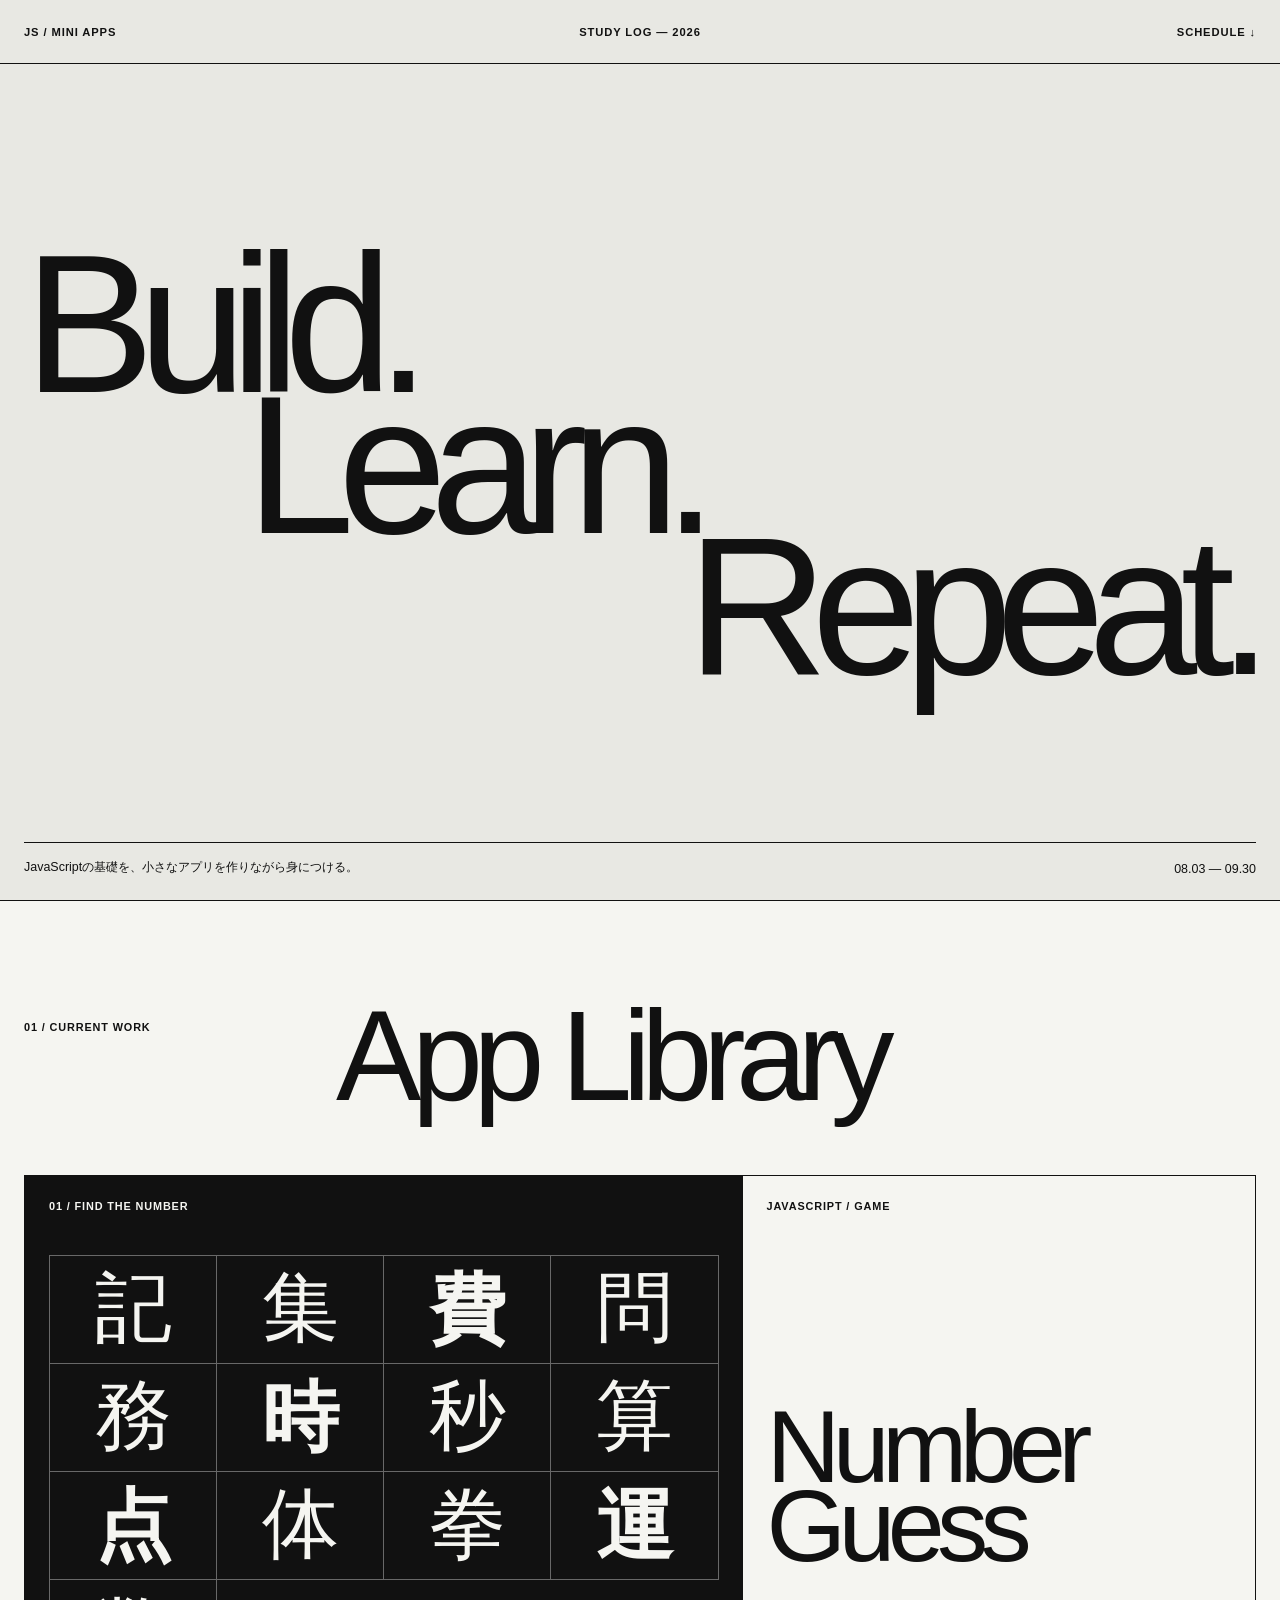
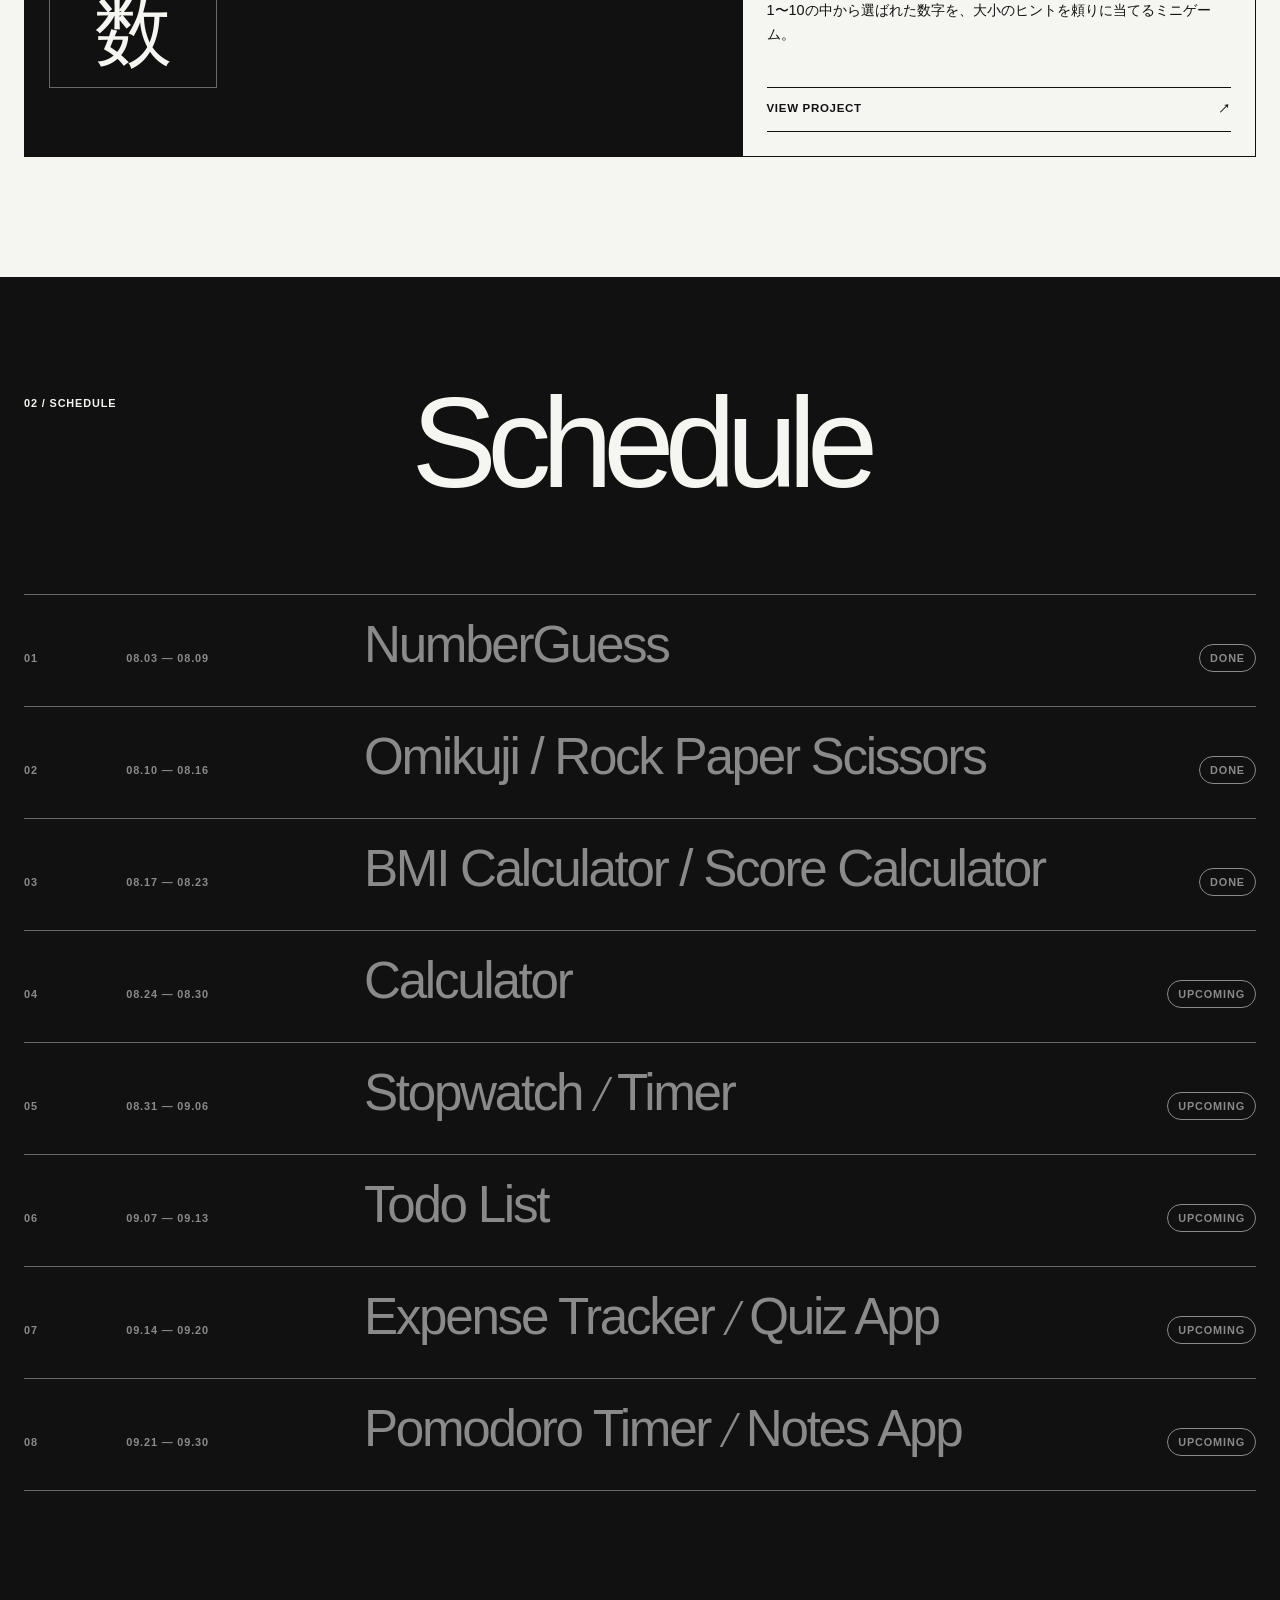
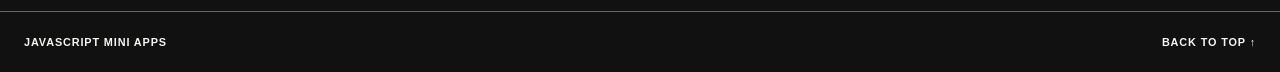
==== commit cdb74a68: "feat: トップページ追加" ====
--- a/index.html
+++ b/index.html
@@ -89,7 +89,7 @@
           <time datetime="2026-08-17">08.17 — 08.23</time>
           <span class="schedule__work">BMI Calculator / Score Calculator
           </span>
-          <span class="schedule__status">Upcoming</span>
+          <span class="schedule__status">Done</span>
         </li>
         <li class="schedule__item">
           <span class="schedule__number">04</span>
